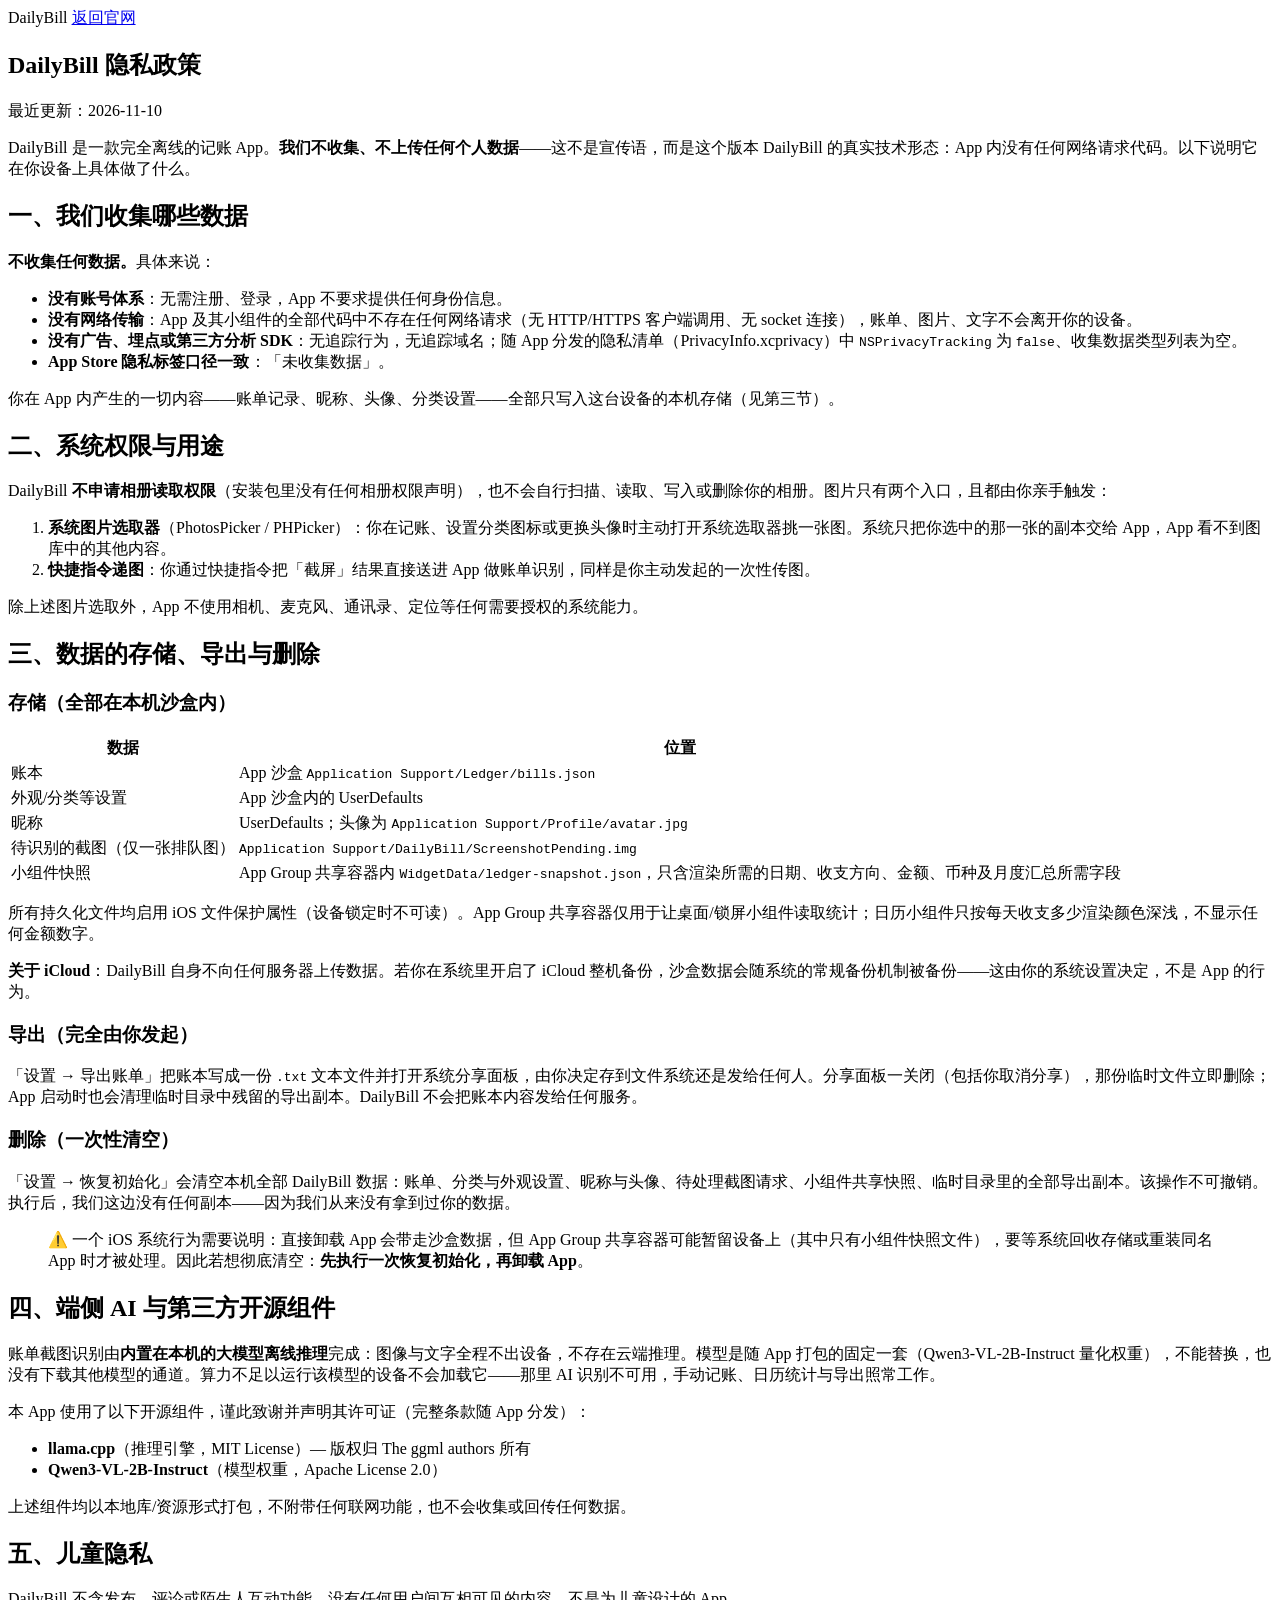
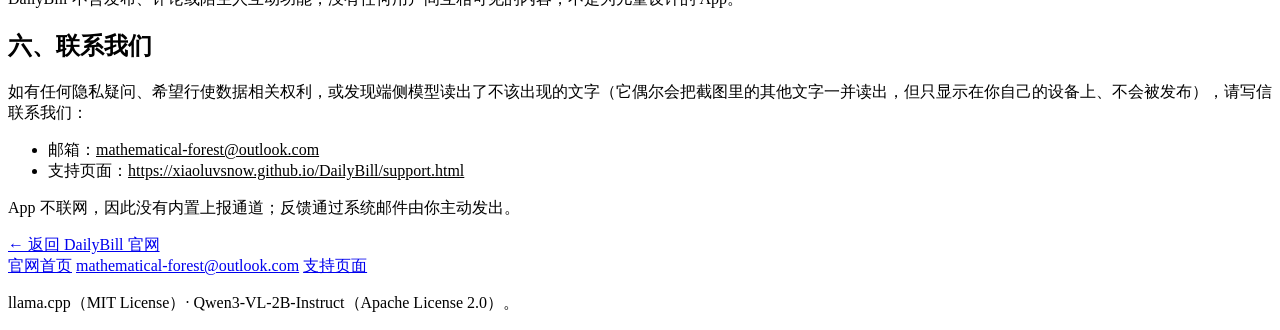
==== privacy.html @ 979e8e06 "Create privacy.html with privacy policy details Added a privacy policy page detailing data collectio" ====
<!DOCTYPE html>
<html lang="zh-Hans">
<head>
<meta charset="UTF-8">
<meta name="viewport" content="width=device-width, initial-scale=1, viewport-fit=cover">
<title>隐私政策 — DailyBill</title>
<meta name="description" content="DailyBill 完全离线：不收集任何数据、无网络请求、端侧模型不出设备。这是这个版本 DailyBill 的真实技术形态。">
<link rel="icon" type="image/png" sizes="48x48" href="assets/favicon.png">
<link rel="apple-touch-icon" href="assets/apple-touch-icon.png">
<link rel="stylesheet" href="assets/style.css">
</head>
<body>

<nav class="nav">
  <span class="brand"><a href="index.html" style="color:inherit;text-decoration:none;">DailyBill</a></span>
  <a class="privacy-link" href="index.html">返回官网</a>
</nav>

<article class="legal">
  <h1>DailyBill 隐私政策</h1>
  <p class="updated">最近更新：2026-11-10</p>

  <p>DailyBill 是一款完全离线的记账 App。<strong>我们不收集、不上传任何个人数据</strong>——这不是宣传语，而是这个版本 DailyBill 的真实技术形态：App 内没有任何网络请求代码。以下说明它在你设备上具体做了什么。</p>

  <h2>一、我们收集哪些数据</h2>
  <p><strong>不收集任何数据。</strong>具体来说：</p>
  <ul>
    <li><strong>没有账号体系</strong>：无需注册、登录，App 不要求提供任何身份信息。</li>
    <li><strong>没有网络传输</strong>：App 及其小组件的全部代码中不存在任何网络请求（无 HTTP/HTTPS 客户端调用、无 socket 连接），账单、图片、文字不会离开你的设备。</li>
    <li><strong>没有广告、埋点或第三方分析 SDK</strong>：无追踪行为，无追踪域名；随 App 分发的隐私清单（PrivacyInfo.xcprivacy）中 <code>NSPrivacyTracking</code> 为 <code>false</code>、收集数据类型列表为空。</li>
    <li><strong>App Store 隐私标签口径一致</strong>：「未收集数据」。</li>
  </ul>
  <p>你在 App 内产生的一切内容——账单记录、昵称、头像、分类设置——全部只写入这台设备的本机存储（见第三节）。</p>

  <h2>二、系统权限与用途</h2>
  <p>DailyBill <strong>不申请相册读取权限</strong>（安装包里没有任何相册权限声明），也不会自行扫描、读取、写入或删除你的相册。图片只有两个入口，且都由你亲手触发：</p>
  <ol>
    <li><strong>系统图片选取器</strong>（PhotosPicker / PHPicker）：你在记账、设置分类图标或更换头像时主动打开系统选取器挑一张图。系统只把你选中的那一张的副本交给 App，App 看不到图库中的其他内容。</li>
    <li><strong>快捷指令递图</strong>：你通过快捷指令把「截屏」结果直接送进 App 做账单识别，同样是你主动发起的一次性传图。</li>
  </ol>
  <p>除上述图片选取外，App 不使用相机、麦克风、通讯录、定位等任何需要授权的系统能力。</p>

  <h2>三、数据的存储、导出与删除</h2>

  <h3>存储（全部在本机沙盒内）</h3>
  <table>
    <thead><tr><th>数据</th><th>位置</th></tr></thead>
    <tbody>
      <tr><td>账本</td><td>App 沙盒 <code>Application Support/Ledger/bills.json</code></td></tr>
      <tr><td>外观/分类等设置</td><td>App 沙盒内的 UserDefaults</td></tr>
      <tr><td>昵称</td><td>UserDefaults；头像为 <code>Application Support/Profile/avatar.jpg</code></td></tr>
      <tr><td>待识别的截图（仅一张排队图）</td><td><code>Application Support/DailyBill/ScreenshotPending.img</code></td></tr>
      <tr><td>小组件快照</td><td>App Group 共享容器内 <code>WidgetData/ledger-snapshot.json</code>，只含渲染所需的日期、收支方向、金额、币种及月度汇总所需字段</td></tr>
    </tbody>
  </table>
  <p>所有持久化文件均启用 iOS 文件保护属性（设备锁定时不可读）。App Group 共享容器仅用于让桌面/锁屏小组件读取统计；日历小组件只按每天收支多少渲染颜色深浅，不显示任何金额数字。</p>
  <p><strong>关于 iCloud</strong>：DailyBill 自身不向任何服务器上传数据。若你在系统里开启了 iCloud 整机备份，沙盒数据会随系统的常规备份机制被备份——这由你的系统设置决定，不是 App 的行为。</p>

  <h3>导出（完全由你发起）</h3>
  <p>「设置 → 导出账单」把账本写成一份 <code>.txt</code> 文本文件并打开系统分享面板，由你决定存到文件系统还是发给任何人。分享面板一关闭（包括你取消分享），那份临时文件立即删除；App 启动时也会清理临时目录中残留的导出副本。DailyBill 不会把账本内容发给任何服务。</p>

  <h3>删除（一次性清空）</h3>
  <p>「设置 → 恢复初始化」会清空本机全部 DailyBill 数据：账单、分类与外观设置、昵称与头像、待处理截图请求、小组件共享快照、临时目录里的全部导出副本。该操作不可撤销。执行后，我们这边没有任何副本——因为我们从来没有拿到过你的数据。</p>

  <blockquote>⚠️ 一个 iOS 系统行为需要说明：直接卸载 App 会带走沙盒数据，但 App Group 共享容器可能暂留设备上（其中只有小组件快照文件），要等系统回收存储或重装同名 App 时才被处理。因此若想彻底清空：<strong>先执行一次恢复初始化，再卸载 App</strong>。</blockquote>

  <h2>四、端侧 AI 与第三方开源组件</h2>
  <p>账单截图识别由<strong>内置在本机的大模型离线推理</strong>完成：图像与文字全程不出设备，不存在云端推理。模型是随 App 打包的固定一套（Qwen3-VL-2B-Instruct 量化权重），不能替换，也没有下载其他模型的通道。算力不足以运行该模型的设备不会加载它——那里 AI 识别不可用，手动记账、日历统计与导出照常工作。</p>
  <p>本 App 使用了以下开源组件，谨此致谢并声明其许可证（完整条款随 App 分发）：</p>
  <ul>
    <li><strong>llama.cpp</strong>（推理引擎，MIT License）— 版权归 The ggml authors 所有</li>
    <li><strong>Qwen3-VL-2B-Instruct</strong>（模型权重，Apache License 2.0）</li>
  </ul>
  <p>上述组件均以本地库/资源形式打包，不附带任何联网功能，也不会收集或回传任何数据。</p>

  <h2>五、儿童隐私</h2>
  <p>DailyBill 不含发布、评论或陌生人互动功能，没有任何用户间互相可见的内容，不是为儿童设计的 App。</p>

  <h2>六、联系我们</h2>
  <p>如有任何隐私疑问、希望行使数据相关权利，或发现端侧模型读出了不该出现的文字（它偶尔会把截图里的其他文字一并读出，但只显示在你自己的设备上、不会被发布），请写信联系我们：</p>
  <ul>
    <li>邮箱：<a href="mailto:mathematical-forest@outlook.com" style="color:var(--accent-deep);">mathematical-forest@outlook.com</a></li>
    <li>支持页面：<a href="https://xiaoluvsnow.github.io/DailyBill/support.html" style="color:var(--accent-deep);">https://xiaoluvsnow.github.io/DailyBill/support.html</a></li>
  </ul>
  <p>App 不联网，因此没有内置上报通道；反馈通过系统邮件由你主动发出。</p>

  <a class="back" href="index.html">← 返回 DailyBill 官网</a>
</article>

<footer class="site-foot">
  <div class="wrap">
    <div class="foot-links">
      <a href="index.html">官网首页</a>
      <a href="mailto:mathematical-forest@outlook.com">mathematical-forest@outlook.com</a>
      <a href="https://xiaoluvsnow.github.io/DailyBill/support.html">支持页面</a>
    </div>
    <p class="license">llama.cpp（MIT License）· Qwen3-VL-2B-Instruct（Apache License 2.0）。</p>
  </div>
</footer>

</body>
</html>
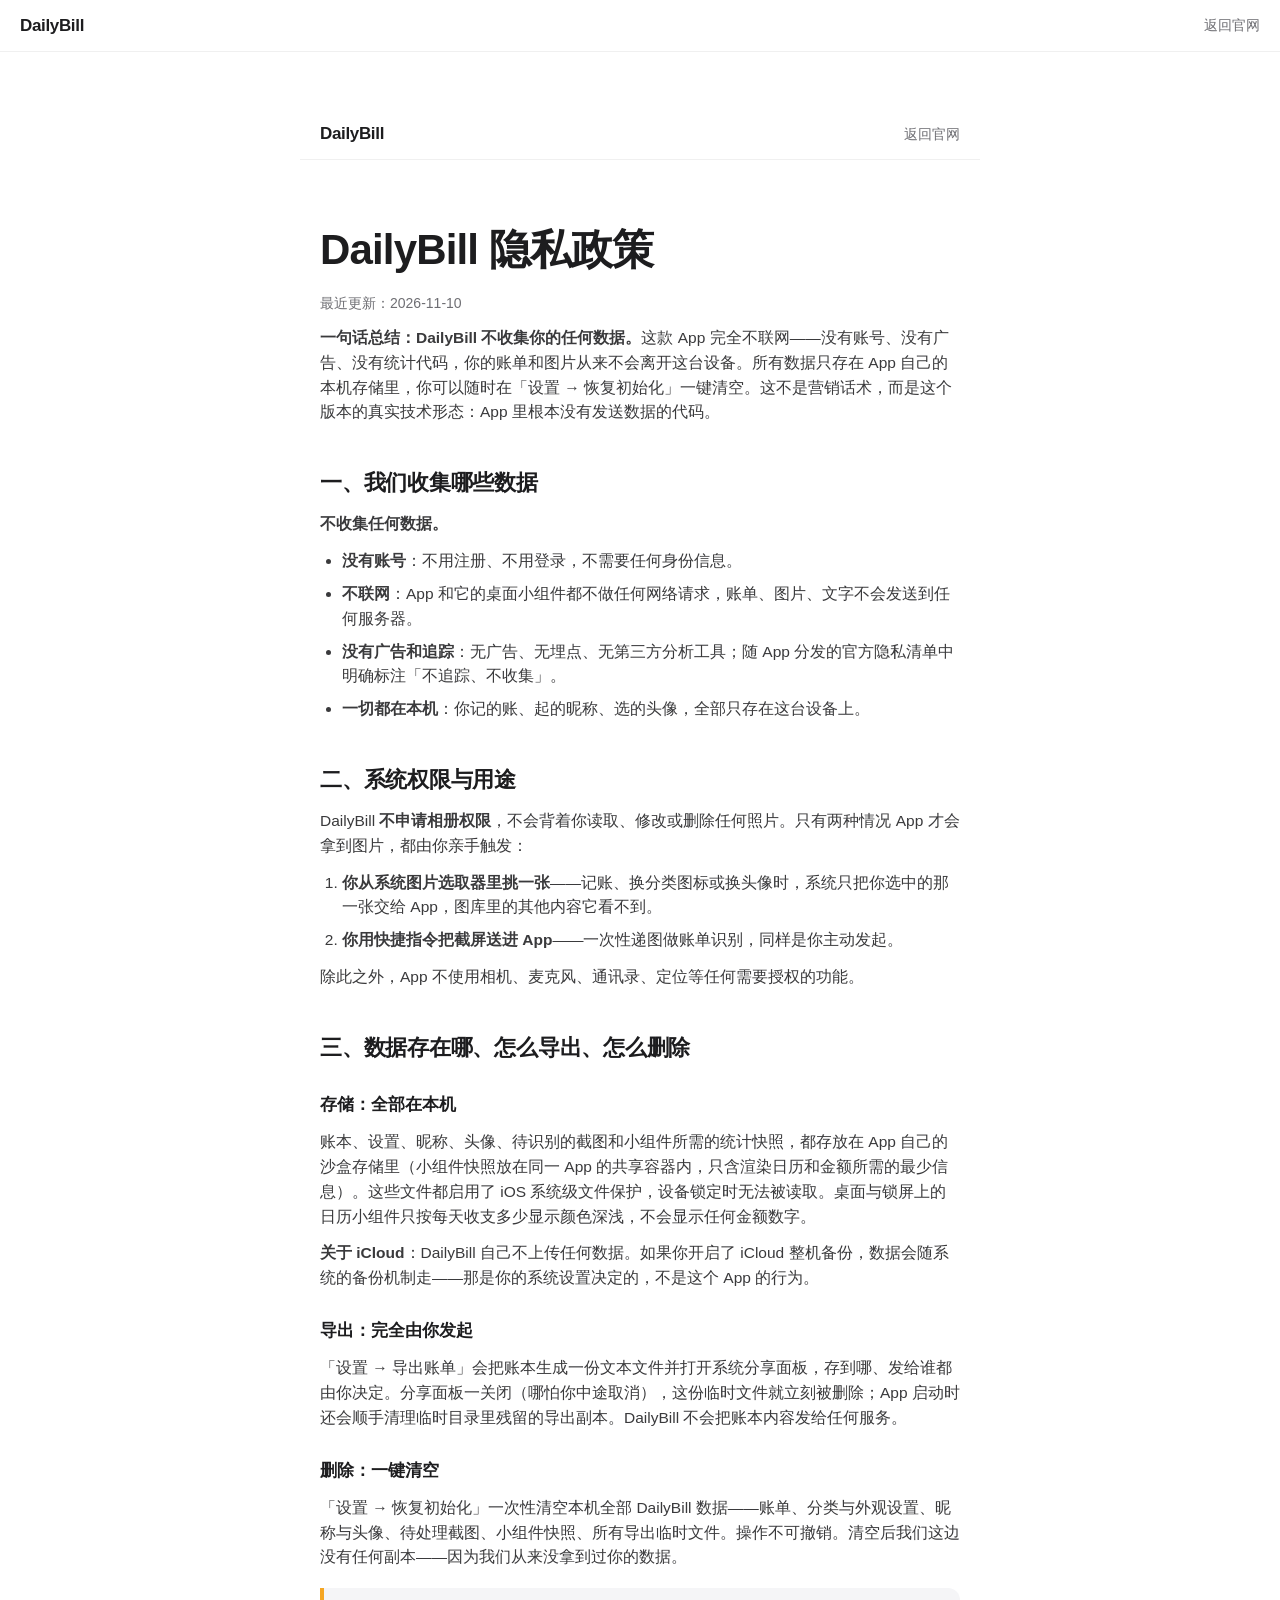
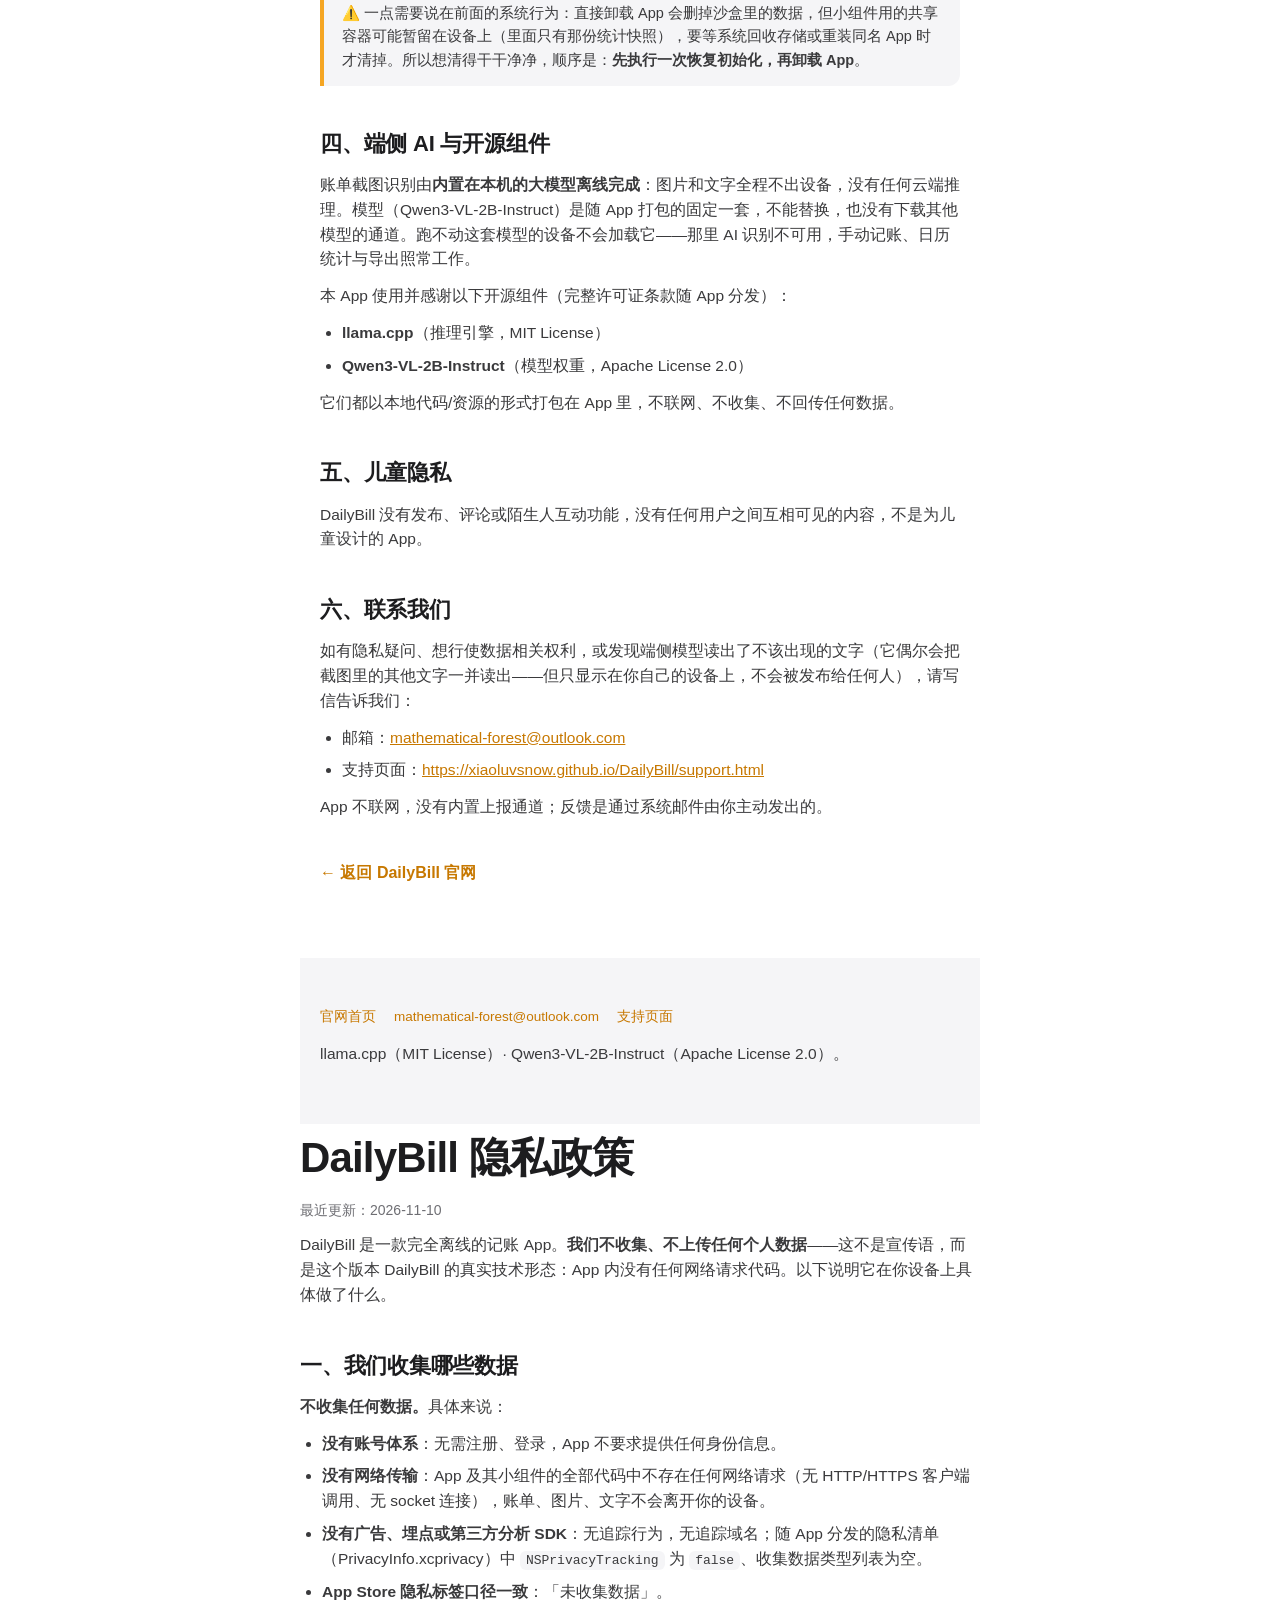
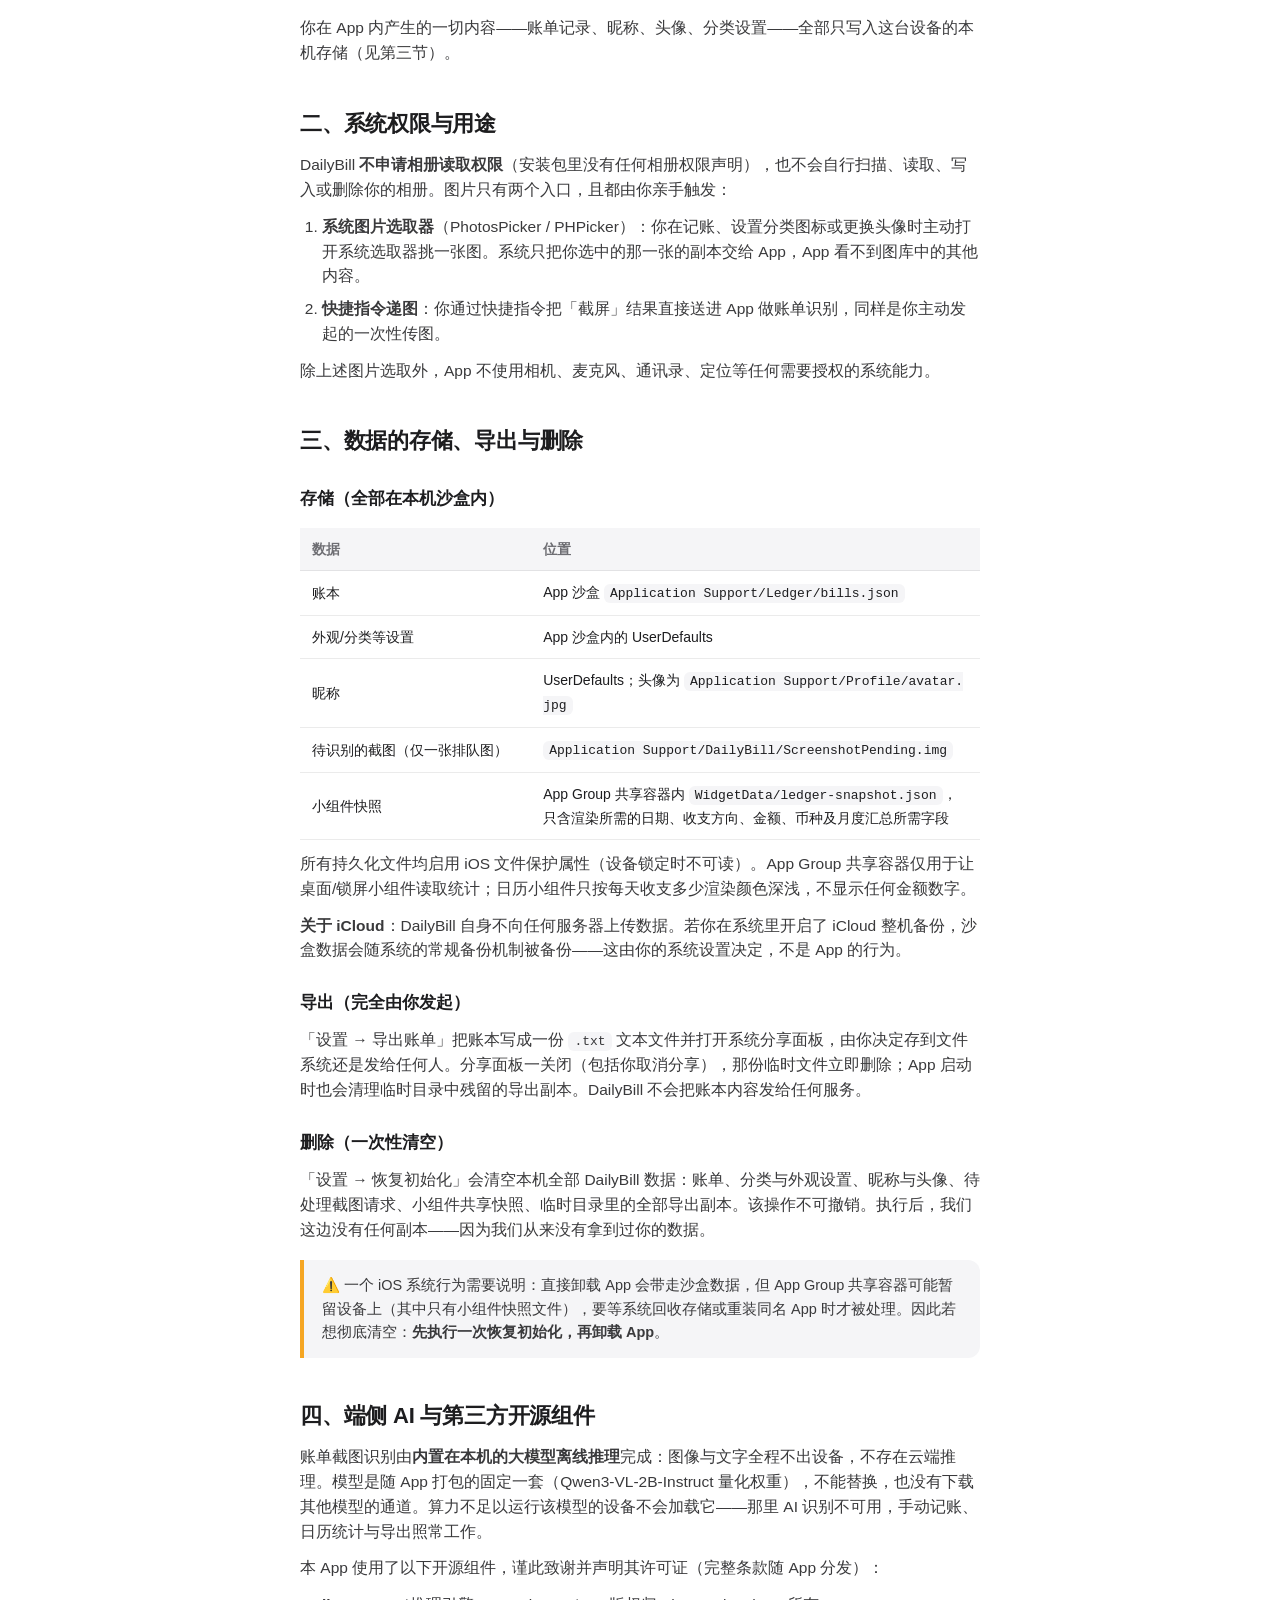
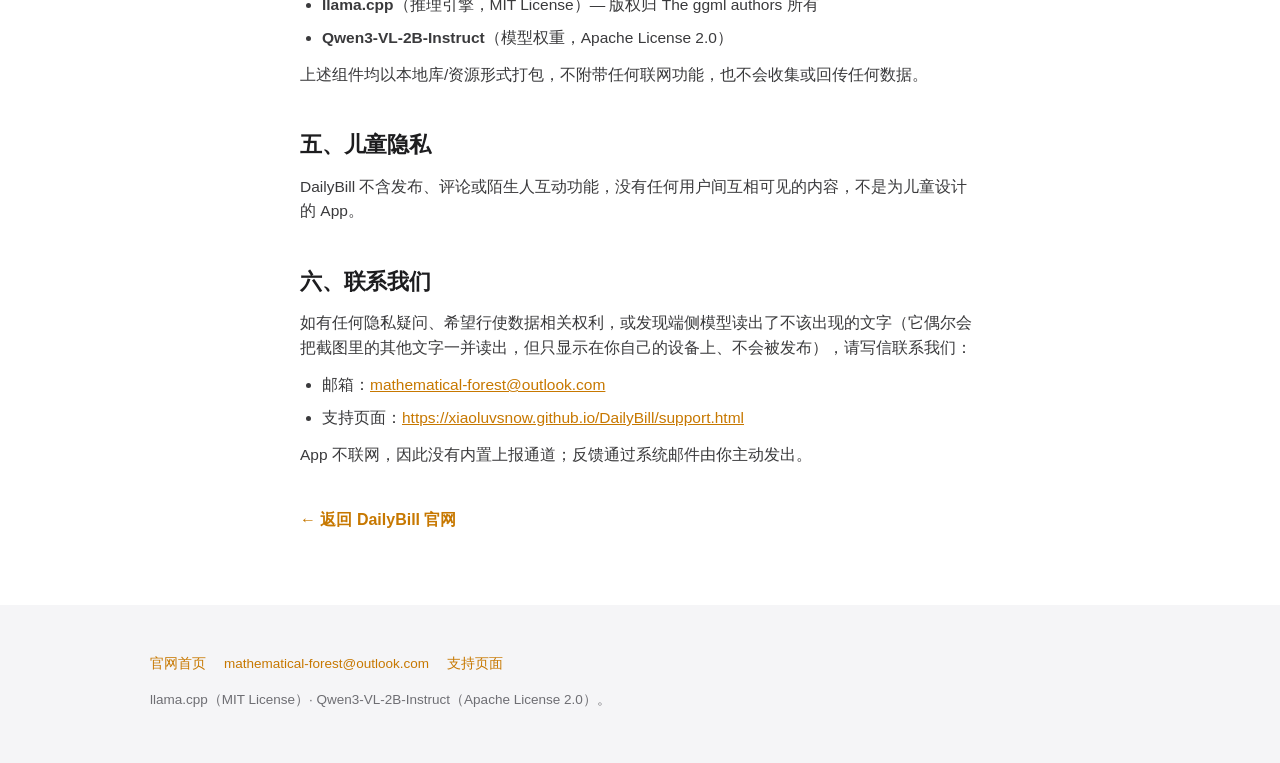
==== commit 99c11edc: "Update privacy.html" ====
--- a/privacy.html
+++ b/privacy.html
@@ -16,7 +16,98 @@
   <a class="privacy-link" href="index.html">返回官网</a>
 </nav>
 
+<article class="legal"><!DOCTYPE html>
+<html lang="zh-Hans">
+<head>
+<meta charset="UTF-8">
+<meta name="viewport" content="width=device-width, initial-scale=1, viewport-fit=cover">
+<title>隐私政策 — DailyBill</title>
+<meta name="description" content="DailyBill 完全离线：不收集任何数据、无网络请求、端侧模型不出设备。这是这个版本 DailyBill 的真实技术形态。">
+<link rel="icon" type="image/png" sizes="48x48" href="assets/favicon.png">
+<link rel="apple-touch-icon" href="assets/apple-touch-icon.png">
+<link rel="stylesheet" href="assets/style.css">
+</head>
+<body>
+
+<nav class="nav">
+  <span class="brand"><a href="index.html" style="color:inherit;text-decoration:none;">DailyBill</a></span>
+  <a class="privacy-link" href="index.html">返回官网</a>
+</nav>
+
 <article class="legal">
+  <h1>DailyBill 隐私政策</h1>
+  <p class="updated">最近更新：2026-11-10</p>
+
+  <p class="lead"><strong>一句话总结：DailyBill 不收集你的任何数据。</strong>这款 App 完全不联网——没有账号、没有广告、没有统计代码，你的账单和图片从来不会离开这台设备。所有数据只存在 App 自己的本机存储里，你可以随时在「设置 → 恢复初始化」一键清空。这不是营销话术，而是这个版本的真实技术形态：App 里根本没有发送数据的代码。</p>
+
+  <h2>一、我们收集哪些数据</h2>
+  <p><strong>不收集任何数据。</strong></p>
+  <ul>
+    <li><strong>没有账号</strong>：不用注册、不用登录，不需要任何身份信息。</li>
+    <li><strong>不联网</strong>：App 和它的桌面小组件都不做任何网络请求，账单、图片、文字不会发送到任何服务器。</li>
+    <li><strong>没有广告和追踪</strong>：无广告、无埋点、无第三方分析工具；随 App 分发的官方隐私清单中明确标注「不追踪、不收集」。</li>
+    <li><strong>一切都在本机</strong>：你记的账、起的昵称、选的头像，全部只存在这台设备上。</li>
+  </ul>
+
+  <h2>二、系统权限与用途</h2>
+  <p>DailyBill <strong>不申请相册权限</strong>，不会背着你读取、修改或删除任何照片。只有两种情况 App 才会拿到图片，都由你亲手触发：</p>
+  <ol>
+    <li><strong>你从系统图片选取器里挑一张</strong>——记账、换分类图标或换头像时，系统只把你选中的那一张交给 App，图库里的其他内容它看不到。</li>
+    <li><strong>你用快捷指令把截屏送进 App</strong>——一次性递图做账单识别，同样是你主动发起。</li>
+  </ol>
+  <p>除此之外，App 不使用相机、麦克风、通讯录、定位等任何需要授权的功能。</p>
+
+  <h2>三、数据存在哪、怎么导出、怎么删除</h2>
+
+  <h3>存储：全部在本机</h3>
+  <p>账本、设置、昵称、头像、待识别的截图和小组件所需的统计快照，都存放在 App 自己的沙盒存储里（小组件快照放在同一 App 的共享容器内，只含渲染日历和金额所需的最少信息）。这些文件都启用了 iOS 系统级文件保护，设备锁定时无法被读取。桌面与锁屏上的日历小组件只按每天收支多少显示颜色深浅，不会显示任何金额数字。</p>
+  <p><strong>关于 iCloud</strong>：DailyBill 自己不上传任何数据。如果你开启了 iCloud 整机备份，数据会随系统的备份机制走——那是你的系统设置决定的，不是这个 App 的行为。</p>
+
+  <h3>导出：完全由你发起</h3>
+  <p>「设置 → 导出账单」会把账本生成一份文本文件并打开系统分享面板，存到哪、发给谁都由你决定。分享面板一关闭（哪怕你中途取消），这份临时文件就立刻被删除；App 启动时还会顺手清理临时目录里残留的导出副本。DailyBill 不会把账本内容发给任何服务。</p>
+
+  <h3>删除：一键清空</h3>
+  <p>「设置 → 恢复初始化」一次性清空本机全部 DailyBill 数据——账单、分类与外观设置、昵称与头像、待处理截图、小组件快照、所有导出临时文件。操作不可撤销。清空后我们这边没有任何副本——因为我们从来没拿到过你的数据。</p>
+
+  <blockquote>⚠️ 一点需要说在前面的系统行为：直接卸载 App 会删掉沙盒里的数据，但小组件用的共享容器可能暂留在设备上（里面只有那份统计快照），要等系统回收存储或重装同名 App 时才清掉。所以想清得干干净净，顺序是：<strong>先执行一次恢复初始化，再卸载 App</strong>。</blockquote>
+
+  <h2>四、端侧 AI 与开源组件</h2>
+  <p>账单截图识别由<strong>内置在本机的大模型离线完成</strong>：图片和文字全程不出设备，没有任何云端推理。模型（Qwen3-VL-2B-Instruct）是随 App 打包的固定一套，不能替换，也没有下载其他模型的通道。跑不动这套模型的设备不会加载它——那里 AI 识别不可用，手动记账、日历统计与导出照常工作。</p>
+  <p>本 App 使用并感谢以下开源组件（完整许可证条款随 App 分发）：</p>
+  <ul>
+    <li><strong>llama.cpp</strong>（推理引擎，MIT License）</li>
+    <li><strong>Qwen3-VL-2B-Instruct</strong>（模型权重，Apache License 2.0）</li>
+  </ul>
+  <p>它们都以本地代码/资源的形式打包在 App 里，不联网、不收集、不回传任何数据。</p>
+
+  <h2>五、儿童隐私</h2>
+  <p>DailyBill 没有发布、评论或陌生人互动功能，没有任何用户之间互相可见的内容，不是为儿童设计的 App。</p>
+
+  <h2>六、联系我们</h2>
+  <p>如有隐私疑问、想行使数据相关权利，或发现端侧模型读出了不该出现的文字（它偶尔会把截图里的其他文字一并读出——但只显示在你自己的设备上，不会被发布给任何人），请写信告诉我们：</p>
+  <ul>
+    <li>邮箱：<a href="mailto:mathematical-forest@outlook.com" style="color:var(--accent-deep);">mathematical-forest@outlook.com</a></li>
+    <li>支持页面：<a href="https://xiaoluvsnow.github.io/DailyBill/support.html" style="color:var(--accent-deep);">https://xiaoluvsnow.github.io/DailyBill/support.html</a></li>
+  </ul>
+  <p>App 不联网，没有内置上报通道；反馈是通过系统邮件由你主动发出的。</p>
+
+  <a class="back" href="index.html">← 返回 DailyBill 官网</a>
+</article>
+
+<footer class="site-foot">
+  <div class="wrap">
+    <div class="foot-links">
+      <a href="index.html">官网首页</a>
+      <a href="mailto:mathematical-forest@outlook.com">mathematical-forest@outlook.com</a>
+      <a href="https://xiaoluvsnow.github.io/DailyBill/support.html">支持页面</a>
+    </div>
+    <p class="license">llama.cpp（MIT License）· Qwen3-VL-2B-Instruct（Apache License 2.0）。</p>
+  </div>
+</footer>
+
+</body>
+</html>
+
   <h1>DailyBill 隐私政策</h1>
   <p class="updated">最近更新：2026-11-10</p>
 
--- a/assets/style.css
+++ b/assets/style.css
@@ -0,0 +1,188 @@
+/* DailyBill 宣传站样式 —— 无外部字体/CDN，系统字体栈，移动端优先 */
+:root {
+  --bg: #ffffff;
+  --bg-alt: #f5f5f7;
+  --ink: #1d1d1f;
+  --ink-soft: #6e6e73;
+  --accent: #f5a623;
+  --accent-deep: #c77800;
+  --dark-bg: #0b0b0f;
+  --dark-ink: #f5f5f7;
+  --dark-ink-soft: #a1a1a6;
+  --radius: 24px;
+  --maxw: 980px;
+}
+
+* { margin: 0; padding: 0; box-sizing: border-box; }
+
+html { scroll-behavior: smooth; -webkit-text-size-adjust: 100%; }
+
+body {
+  font-family: -apple-system, BlinkMacSystemFont, "PingFang SC", "Helvetica Neue",
+    "Hiragino Sans GB", "Microsoft YaHei", sans-serif;
+  background: var(--bg);
+  color: var(--ink);
+  line-height: 1.6;
+  -webkit-font-smoothing: antialiased;
+}
+
+/* ── 顶部导航 ─────────────────────────────── */
+.nav {
+  position: sticky; top: 0; z-index: 50;
+  display: flex; align-items: center; justify-content: space-between;
+  padding: 12px 20px;
+  background: rgba(255, 255, 255, 0.72);
+  -webkit-backdrop-filter: saturate(180%) blur(20px);
+  backdrop-filter: saturate(180%) blur(20px);
+  border-bottom: 1px solid rgba(0, 0, 0, 0.06);
+}
+.nav .brand { font-weight: 700; font-size: 17px; letter-spacing: -0.02em; }
+.nav a.privacy-link { color: var(--ink-soft); text-decoration: none; font-size: 14px; }
+.nav a.privacy-link:hover { color: var(--ink); }
+
+/* ── Hero ─────────────────────────────────── */
+.hero {
+  text-align: center;
+  padding: 88px 20px 72px;
+  background: linear-gradient(180deg, #fffdf9 0%, var(--bg) 100%);
+}
+.hero .app-badge {
+  width: 96px; height: 96px; margin: 0 auto 24px;
+  border-radius: 22px; overflow: hidden;
+  box-shadow: 0 18px 40px rgba(245, 166, 35, 0.35);
+}
+.hero .app-badge img { width: 100%; height: 100%; display: block; }
+.hero h1 {
+  font-size: clamp(40px, 9vw, 72px);
+  font-weight: 700; letter-spacing: -0.03em; line-height: 1.1;
+}
+.hero .tagline {
+  margin-top: 16px;
+  font-size: clamp(19px, 4vw, 27px);
+  font-weight: 600; color: var(--ink-soft); letter-spacing: -0.01em;
+}
+.hero .sub { margin-top: 12px; color: var(--ink-soft); font-size: 15px; }
+.cta {
+  display: inline-block; margin-top: 32px;
+  padding: 14px 30px; border-radius: 999px;
+  background: var(--accent); color: #fff;
+  font-size: 17px; font-weight: 600; text-decoration: none;
+  transition: transform 0.2s ease, box-shadow 0.2s ease;
+}
+.cta:hover { transform: translateY(-2px); box-shadow: 0 12px 28px rgba(245, 166, 35, 0.4); }
+.cta-note { display: block; margin-top: 12px; font-size: 13px; color: var(--ink-soft); }
+
+/* ── 功能区块 ─────────────────────────────── */
+section.feature { padding: 84px 20px; }
+section.feature.alt { background: var(--bg-alt); }
+.wrap { max-width: var(--maxw); margin: 0 auto; }
+
+.kicker { font-size: 15px; font-weight: 600; color: var(--accent-deep); letter-spacing: 0.02em; }
+.feature h2 {
+  margin-top: 8px;
+  font-size: clamp(28px, 6vw, 44px);
+  font-weight: 700; letter-spacing: -0.02em; line-height: 1.15;
+}
+.feature p.lede { margin-top: 14px; font-size: 17px; color: var(--ink-soft); max-width: 620px; }
+
+.media-row {
+  display: flex; gap: 36px; align-items: center; margin-top: 40px;
+}
+section.flip .media-row { flex-direction: row-reverse; }
+.media-row .video-box { flex: 0 1 340px; min-width: 260px; }
+.media-row .steps { flex: 1; }
+
+.video-box video {
+  width: 100%; height: auto; display: block;
+  border-radius: var(--radius);
+  background: #000;
+  box-shadow: 0 24px 60px rgba(0, 0, 0, 0.18);
+}
+.video-box .cap { margin-top: 10px; font-size: 13px; color: var(--ink-soft); text-align: center; }
+
+.steps h3 { font-size: 19px; font-weight: 600; margin-bottom: 12px; }
+.steps ol { padding-left: 20px; color: var(--ink-soft); font-size: 15.5px; }
+.steps ol li { margin-bottom: 8px; }
+.steps .fact-chips { display: flex; flex-wrap: wrap; gap: 8px; margin-top: 16px; }
+.fact-chips span {
+  padding: 6px 14px; border-radius: 999px;
+  background: rgba(245, 166, 35, 0.14); color: var(--accent-deep);
+  font-size: 13px; font-weight: 600;
+}
+
+/* ── 深色隐私区块 ─────────────────────────── */
+section.privacy-band {
+  background: var(--dark-bg); color: var(--dark-ink);
+  padding: 96px 20px;
+}
+section.privacy-band .kicker { color: var(--accent); }
+section.privacy-band h2 {
+  margin-top: 8px; font-size: clamp(30px, 6.5vw, 50px);
+  font-weight: 700; letter-spacing: -0.02em;
+}
+section.privacy-band p.lede { color: var(--dark-ink-soft); margin-top: 14px; max-width: 640px; }
+.pillars { display: grid; grid-template-columns: repeat(3, 1fr); gap: 20px; margin-top: 44px; }
+.pillar {
+  background: rgba(255, 255, 255, 0.06);
+  border: 1px solid rgba(255, 255, 255, 0.1);
+  border-radius: var(--radius); padding: 26px 22px;
+}
+.pillar .icon { font-size: 30px; }
+.pillar h3 { margin-top: 12px; font-size: 18px; font-weight: 600; }
+.pillar p { margin-top: 8px; font-size: 14.5px; color: var(--dark-ink-soft); }
+.privacy-band .more { display: inline-block; margin-top: 32px; color: var(--accent); text-decoration: none; font-weight: 600; font-size: 16px; }
+.privacy-band .more:hover { text-decoration: underline; }
+
+/* ── 页脚 ─────────────────────────────────── */
+footer.site-foot { background: var(--bg-alt); padding: 48px 20px 56px; font-size: 13.5px; color: var(--ink-soft); }
+footer .wrap { max-width: var(--maxw); }
+footer .foot-links { display: flex; flex-wrap: wrap; gap: 18px; margin-bottom: 14px; }
+footer a { color: var(--accent-deep); text-decoration: none; }
+footer a:hover { text-decoration: underline; }
+footer .license { margin-top: 6px; line-height: 1.7; }
+
+/* ── 滚动动效 ─────────────────────────────── */
+.reveal { opacity: 0; transform: translateY(28px); transition: opacity 0.7s ease, transform 0.7s ease; }
+.reveal.in { opacity: 1; transform: none; }
+@media (prefers-reduced-motion: reduce) {
+  html { scroll-behavior: auto; }
+  .reveal { opacity: 1; transform: none; transition: none; }
+}
+
+/* ── 响应式（移动端优先微调） ─────────────── */
+@media (max-width: 860px) {
+  section.feature { padding: 64px 20px; }
+  .media-row, section.flip .media-row { flex-direction: column; }
+  .media-row .steps { order: -1; }   /* 窄视口：上文案下视频 */
+  .media-row .video-box { width: min(340px, 100%); }
+  .pillars { grid-template-columns: 1fr; }
+}
+
+/* ── 隐私政策文章页 ───────────────────────── */
+article.legal { max-width: 720px; margin: 0 auto; padding: 56px 20px 72px; }
+article.legal h1 { font-size: clamp(30px, 6vw, 42px); letter-spacing: -0.02em; }
+article.legal .updated { margin-top: 8px; color: var(--ink-soft); font-size: 14px; }
+article.legal h2 { margin-top: 40px; font-size: 22px; letter-spacing: -0.01em; }
+article.legal h3 { margin-top: 26px; font-size: 17px; }
+article.legal p, article.legal li { font-size: 15.5px; color: #3a3a3c; }
+article.legal p { margin-top: 12px; }
+article.legal ul, article.legal ol { margin-top: 12px; padding-left: 22px; }
+article.legal li { margin-bottom: 8px; overflow-wrap: anywhere; }
+article.legal table { width: 100%; border-collapse: collapse; margin-top: 16px; font-size: 14px; table-layout: fixed; }
+article.legal th, article.legal td { text-align: left; padding: 10px 12px; border-bottom: 1px solid rgba(0,0,0,0.08); }
+article.legal th:first-child { width: 34%; }
+article.legal code { overflow-wrap: anywhere; word-break: break-all; }
+article.legal td { overflow-wrap: anywhere; }
+@media (max-width: 560px) {
+  article.legal table { font-size: 12.5px; }
+  article.legal th, article.legal td { padding: 8px 8px; }
+}
+article.legal th { color: var(--ink-soft); font-weight: 600; background: var(--bg-alt); }
+article.legal code { font-family: ui-monospace, SFMono-Regular, Menlo, monospace; font-size: 13px; background: var(--bg-alt); padding: 2px 6px; border-radius: 6px; }
+article.legal blockquote {
+  margin-top: 18px; padding: 14px 18px;
+  border-left: 4px solid var(--accent); background: var(--bg-alt);
+  border-radius: 0 12px 12px 0; color: #3a3a3c; font-size: 14.5px;
+}
+article.legal .back { display: inline-block; margin-top: 40px; color: var(--accent-deep); text-decoration: none; font-weight: 600; }
+article.legal .back:hover { text-decoration: underline; }
--- a/assets/style.css
+++ b/assets/style.css
@@ -0,0 +1,188 @@
+/* DailyBill 宣传站样式 —— 无外部字体/CDN，系统字体栈，移动端优先 */
+:root {
+  --bg: #ffffff;
+  --bg-alt: #f5f5f7;
+  --ink: #1d1d1f;
+  --ink-soft: #6e6e73;
+  --accent: #f5a623;
+  --accent-deep: #c77800;
+  --dark-bg: #0b0b0f;
+  --dark-ink: #f5f5f7;
+  --dark-ink-soft: #a1a1a6;
+  --radius: 24px;
+  --maxw: 980px;
+}
+
+* { margin: 0; padding: 0; box-sizing: border-box; }
+
+html { scroll-behavior: smooth; -webkit-text-size-adjust: 100%; }
+
+body {
+  font-family: -apple-system, BlinkMacSystemFont, "PingFang SC", "Helvetica Neue",
+    "Hiragino Sans GB", "Microsoft YaHei", sans-serif;
+  background: var(--bg);
+  color: var(--ink);
+  line-height: 1.6;
+  -webkit-font-smoothing: antialiased;
+}
+
+/* ── 顶部导航 ─────────────────────────────── */
+.nav {
+  position: sticky; top: 0; z-index: 50;
+  display: flex; align-items: center; justify-content: space-between;
+  padding: 12px 20px;
+  background: rgba(255, 255, 255, 0.72);
+  -webkit-backdrop-filter: saturate(180%) blur(20px);
+  backdrop-filter: saturate(180%) blur(20px);
+  border-bottom: 1px solid rgba(0, 0, 0, 0.06);
+}
+.nav .brand { font-weight: 700; font-size: 17px; letter-spacing: -0.02em; }
+.nav a.privacy-link { color: var(--ink-soft); text-decoration: none; font-size: 14px; }
+.nav a.privacy-link:hover { color: var(--ink); }
+
+/* ── Hero ─────────────────────────────────── */
+.hero {
+  text-align: center;
+  padding: 88px 20px 72px;
+  background: linear-gradient(180deg, #fffdf9 0%, var(--bg) 100%);
+}
+.hero .app-badge {
+  width: 96px; height: 96px; margin: 0 auto 24px;
+  border-radius: 22px; overflow: hidden;
+  box-shadow: 0 18px 40px rgba(245, 166, 35, 0.35);
+}
+.hero .app-badge img { width: 100%; height: 100%; display: block; }
+.hero h1 {
+  font-size: clamp(40px, 9vw, 72px);
+  font-weight: 700; letter-spacing: -0.03em; line-height: 1.1;
+}
+.hero .tagline {
+  margin-top: 16px;
+  font-size: clamp(19px, 4vw, 27px);
+  font-weight: 600; color: var(--ink-soft); letter-spacing: -0.01em;
+}
+.hero .sub { margin-top: 12px; color: var(--ink-soft); font-size: 15px; }
+.cta {
+  display: inline-block; margin-top: 32px;
+  padding: 14px 30px; border-radius: 999px;
+  background: var(--accent); color: #fff;
+  font-size: 17px; font-weight: 600; text-decoration: none;
+  transition: transform 0.2s ease, box-shadow 0.2s ease;
+}
+.cta:hover { transform: translateY(-2px); box-shadow: 0 12px 28px rgba(245, 166, 35, 0.4); }
+.cta-note { display: block; margin-top: 12px; font-size: 13px; color: var(--ink-soft); }
+
+/* ── 功能区块 ─────────────────────────────── */
+section.feature { padding: 84px 20px; }
+section.feature.alt { background: var(--bg-alt); }
+.wrap { max-width: var(--maxw); margin: 0 auto; }
+
+.kicker { font-size: 15px; font-weight: 600; color: var(--accent-deep); letter-spacing: 0.02em; }
+.feature h2 {
+  margin-top: 8px;
+  font-size: clamp(28px, 6vw, 44px);
+  font-weight: 700; letter-spacing: -0.02em; line-height: 1.15;
+}
+.feature p.lede { margin-top: 14px; font-size: 17px; color: var(--ink-soft); max-width: 620px; }
+
+.media-row {
+  display: flex; gap: 36px; align-items: center; margin-top: 40px;
+}
+section.flip .media-row { flex-direction: row-reverse; }
+.media-row .video-box { flex: 0 1 340px; min-width: 260px; }
+.media-row .steps { flex: 1; }
+
+.video-box video {
+  width: 100%; height: auto; display: block;
+  border-radius: var(--radius);
+  background: #000;
+  box-shadow: 0 24px 60px rgba(0, 0, 0, 0.18);
+}
+.video-box .cap { margin-top: 10px; font-size: 13px; color: var(--ink-soft); text-align: center; }
+
+.steps h3 { font-size: 19px; font-weight: 600; margin-bottom: 12px; }
+.steps ol { padding-left: 20px; color: var(--ink-soft); font-size: 15.5px; }
+.steps ol li { margin-bottom: 8px; }
+.steps .fact-chips { display: flex; flex-wrap: wrap; gap: 8px; margin-top: 16px; }
+.fact-chips span {
+  padding: 6px 14px; border-radius: 999px;
+  background: rgba(245, 166, 35, 0.14); color: var(--accent-deep);
+  font-size: 13px; font-weight: 600;
+}
+
+/* ── 深色隐私区块 ─────────────────────────── */
+section.privacy-band {
+  background: var(--dark-bg); color: var(--dark-ink);
+  padding: 96px 20px;
+}
+section.privacy-band .kicker { color: var(--accent); }
+section.privacy-band h2 {
+  margin-top: 8px; font-size: clamp(30px, 6.5vw, 50px);
+  font-weight: 700; letter-spacing: -0.02em;
+}
+section.privacy-band p.lede { color: var(--dark-ink-soft); margin-top: 14px; max-width: 640px; }
+.pillars { display: grid; grid-template-columns: repeat(3, 1fr); gap: 20px; margin-top: 44px; }
+.pillar {
+  background: rgba(255, 255, 255, 0.06);
+  border: 1px solid rgba(255, 255, 255, 0.1);
+  border-radius: var(--radius); padding: 26px 22px;
+}
+.pillar .icon { font-size: 30px; }
+.pillar h3 { margin-top: 12px; font-size: 18px; font-weight: 600; }
+.pillar p { margin-top: 8px; font-size: 14.5px; color: var(--dark-ink-soft); }
+.privacy-band .more { display: inline-block; margin-top: 32px; color: var(--accent); text-decoration: none; font-weight: 600; font-size: 16px; }
+.privacy-band .more:hover { text-decoration: underline; }
+
+/* ── 页脚 ─────────────────────────────────── */
+footer.site-foot { background: var(--bg-alt); padding: 48px 20px 56px; font-size: 13.5px; color: var(--ink-soft); }
+footer .wrap { max-width: var(--maxw); }
+footer .foot-links { display: flex; flex-wrap: wrap; gap: 18px; margin-bottom: 14px; }
+footer a { color: var(--accent-deep); text-decoration: none; }
+footer a:hover { text-decoration: underline; }
+footer .license { margin-top: 6px; line-height: 1.7; }
+
+/* ── 滚动动效 ─────────────────────────────── */
+.reveal { opacity: 0; transform: translateY(28px); transition: opacity 0.7s ease, transform 0.7s ease; }
+.reveal.in { opacity: 1; transform: none; }
+@media (prefers-reduced-motion: reduce) {
+  html { scroll-behavior: auto; }
+  .reveal { opacity: 1; transform: none; transition: none; }
+}
+
+/* ── 响应式（移动端优先微调） ─────────────── */
+@media (max-width: 860px) {
+  section.feature { padding: 64px 20px; }
+  .media-row, section.flip .media-row { flex-direction: column; }
+  .media-row .steps { order: -1; }   /* 窄视口：上文案下视频 */
+  .media-row .video-box { width: min(340px, 100%); }
+  .pillars { grid-template-columns: 1fr; }
+}
+
+/* ── 隐私政策文章页 ───────────────────────── */
+article.legal { max-width: 720px; margin: 0 auto; padding: 56px 20px 72px; }
+article.legal h1 { font-size: clamp(30px, 6vw, 42px); letter-spacing: -0.02em; }
+article.legal .updated { margin-top: 8px; color: var(--ink-soft); font-size: 14px; }
+article.legal h2 { margin-top: 40px; font-size: 22px; letter-spacing: -0.01em; }
+article.legal h3 { margin-top: 26px; font-size: 17px; }
+article.legal p, article.legal li { font-size: 15.5px; color: #3a3a3c; }
+article.legal p { margin-top: 12px; }
+article.legal ul, article.legal ol { margin-top: 12px; padding-left: 22px; }
+article.legal li { margin-bottom: 8px; overflow-wrap: anywhere; }
+article.legal table { width: 100%; border-collapse: collapse; margin-top: 16px; font-size: 14px; table-layout: fixed; }
+article.legal th, article.legal td { text-align: left; padding: 10px 12px; border-bottom: 1px solid rgba(0,0,0,0.08); }
+article.legal th:first-child { width: 34%; }
+article.legal code { overflow-wrap: anywhere; word-break: break-all; }
+article.legal td { overflow-wrap: anywhere; }
+@media (max-width: 560px) {
+  article.legal table { font-size: 12.5px; }
+  article.legal th, article.legal td { padding: 8px 8px; }
+}
+article.legal th { color: var(--ink-soft); font-weight: 600; background: var(--bg-alt); }
+article.legal code { font-family: ui-monospace, SFMono-Regular, Menlo, monospace; font-size: 13px; background: var(--bg-alt); padding: 2px 6px; border-radius: 6px; }
+article.legal blockquote {
+  margin-top: 18px; padding: 14px 18px;
+  border-left: 4px solid var(--accent); background: var(--bg-alt);
+  border-radius: 0 12px 12px 0; color: #3a3a3c; font-size: 14.5px;
+}
+article.legal .back { display: inline-block; margin-top: 40px; color: var(--accent-deep); text-decoration: none; font-weight: 600; }
+article.legal .back:hover { text-decoration: underline; }
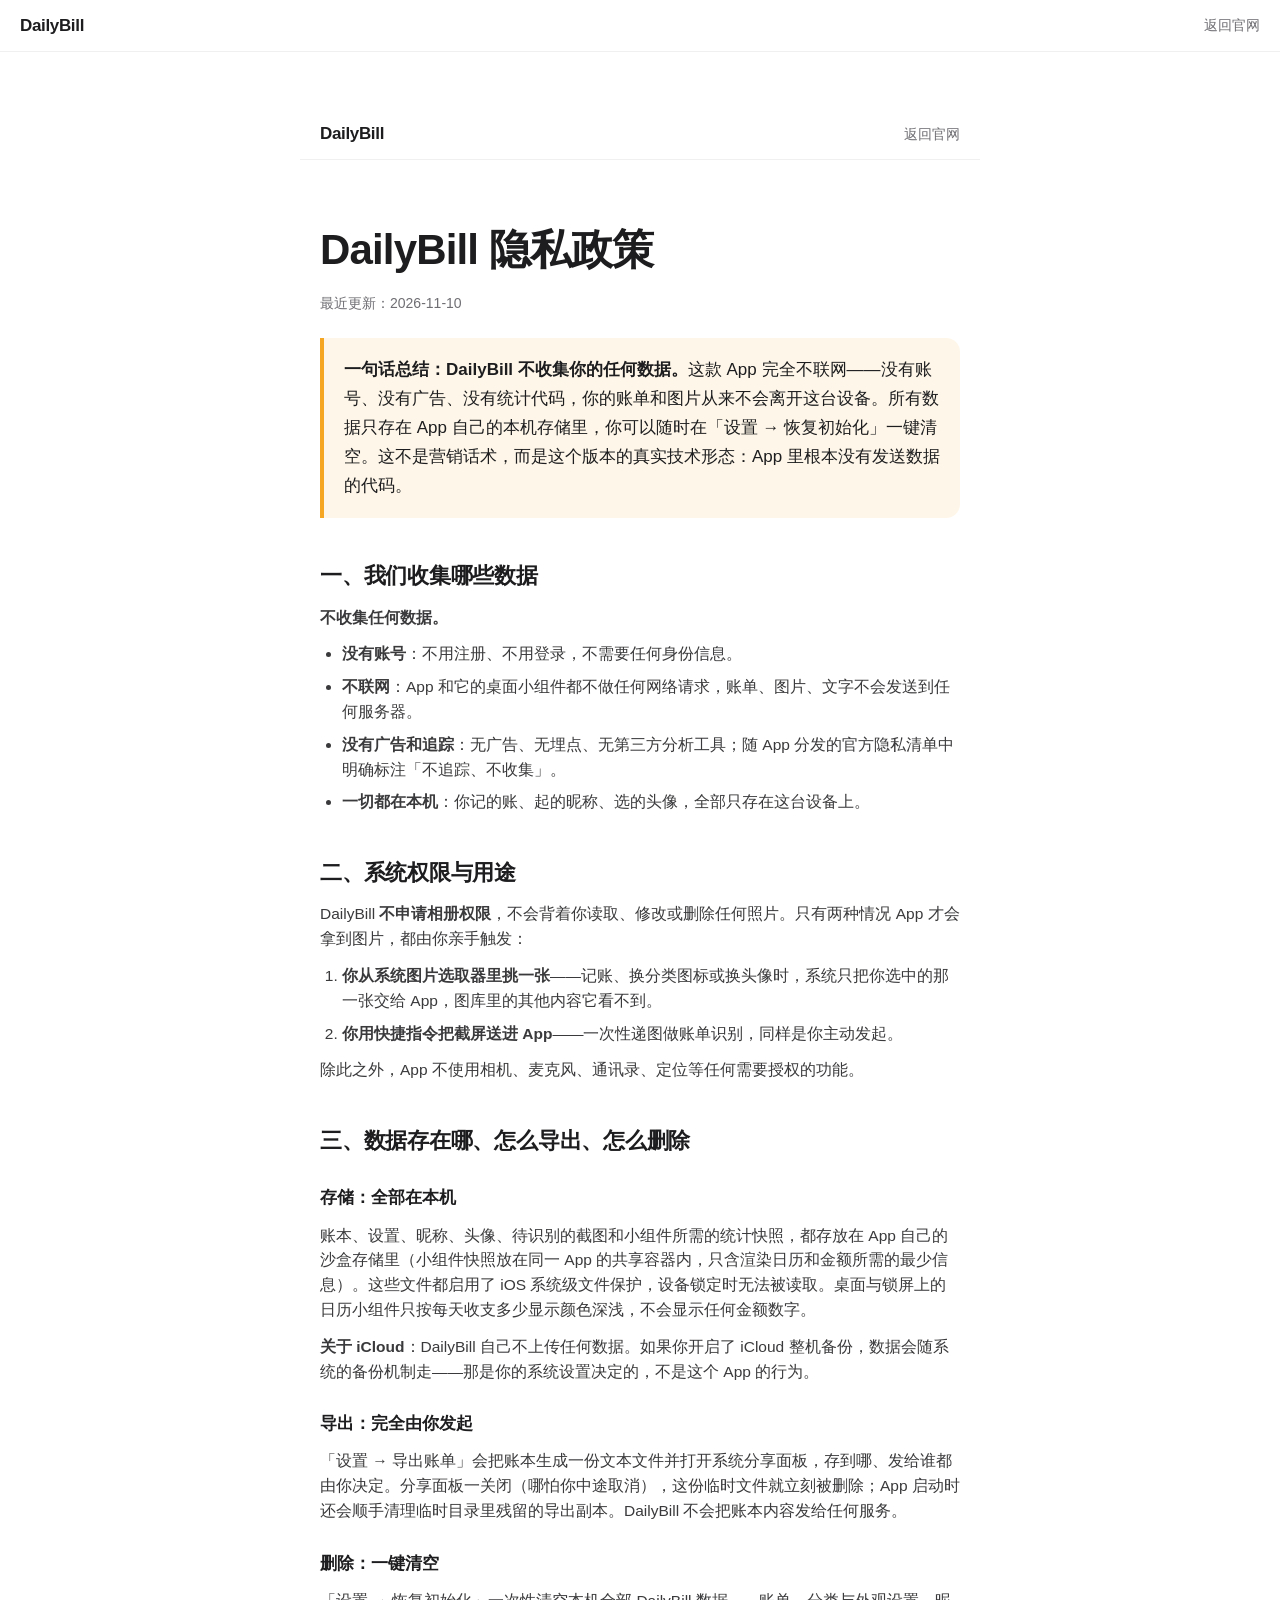
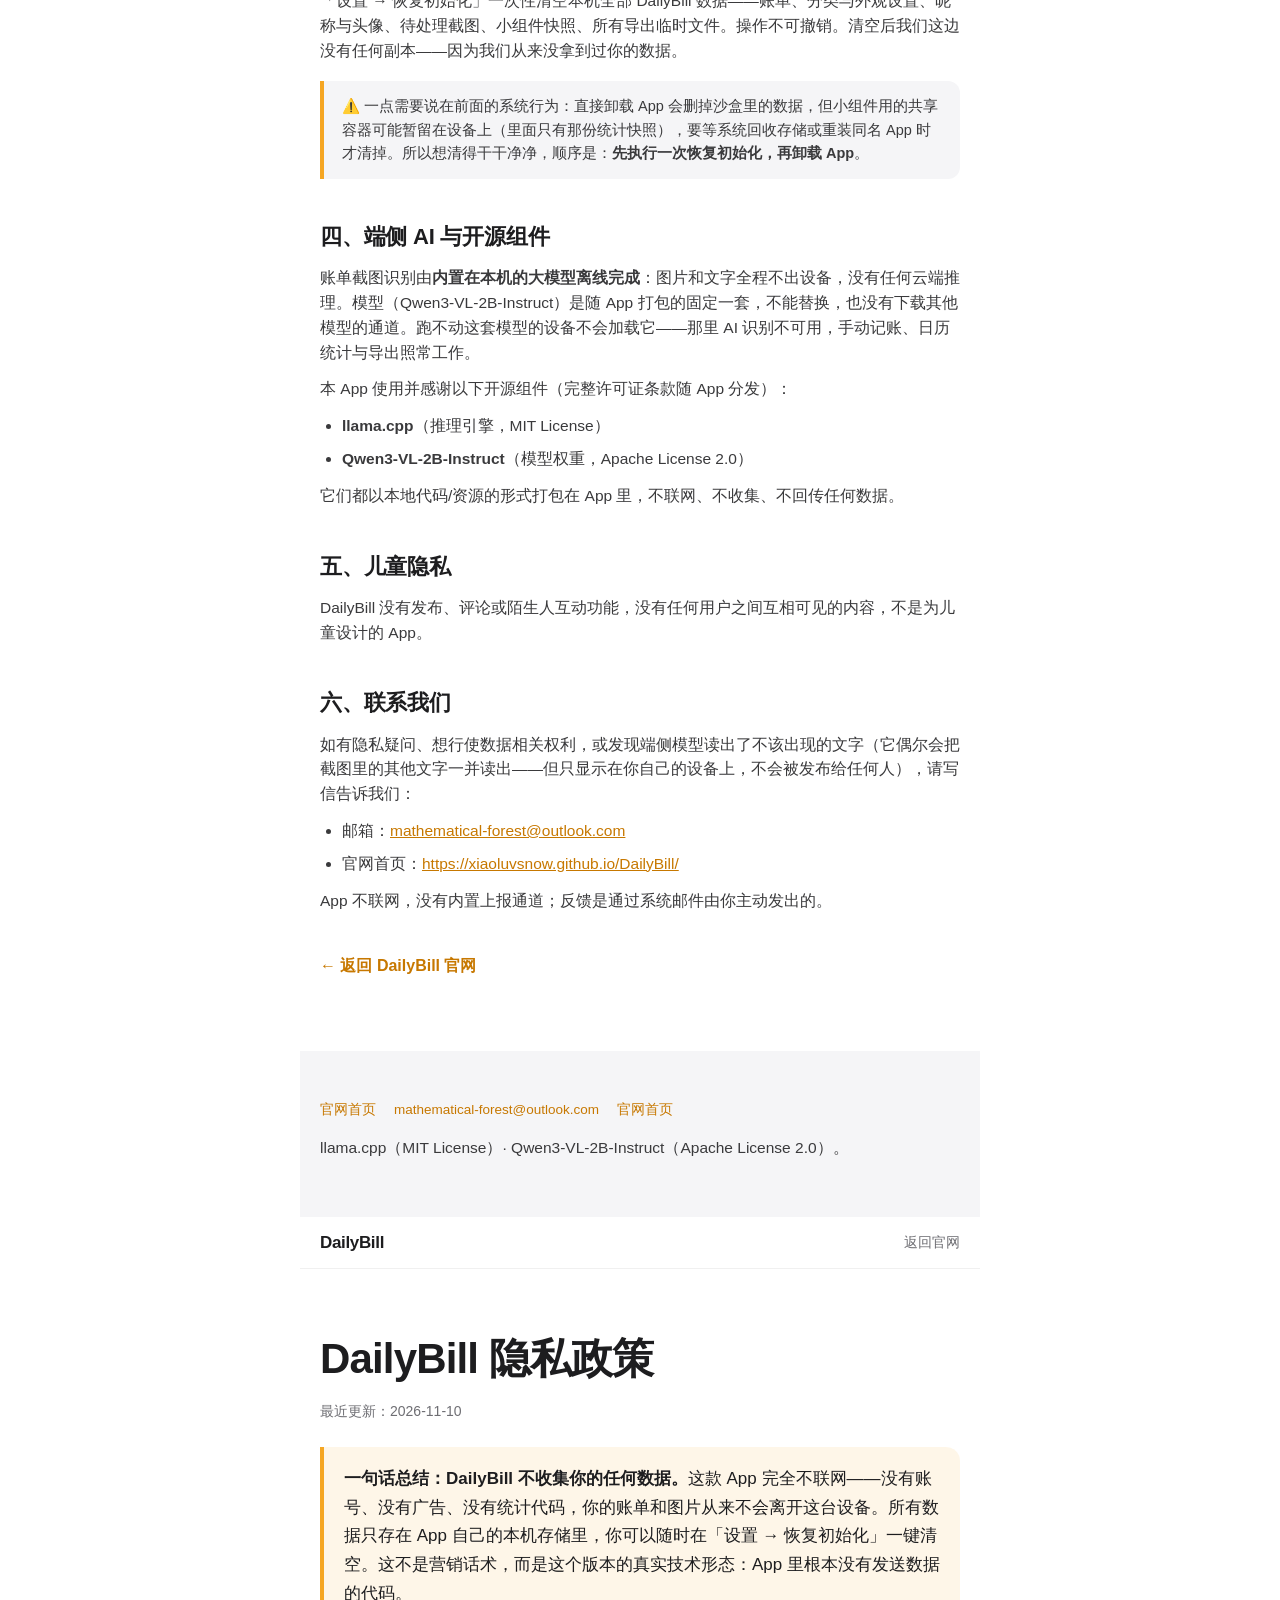
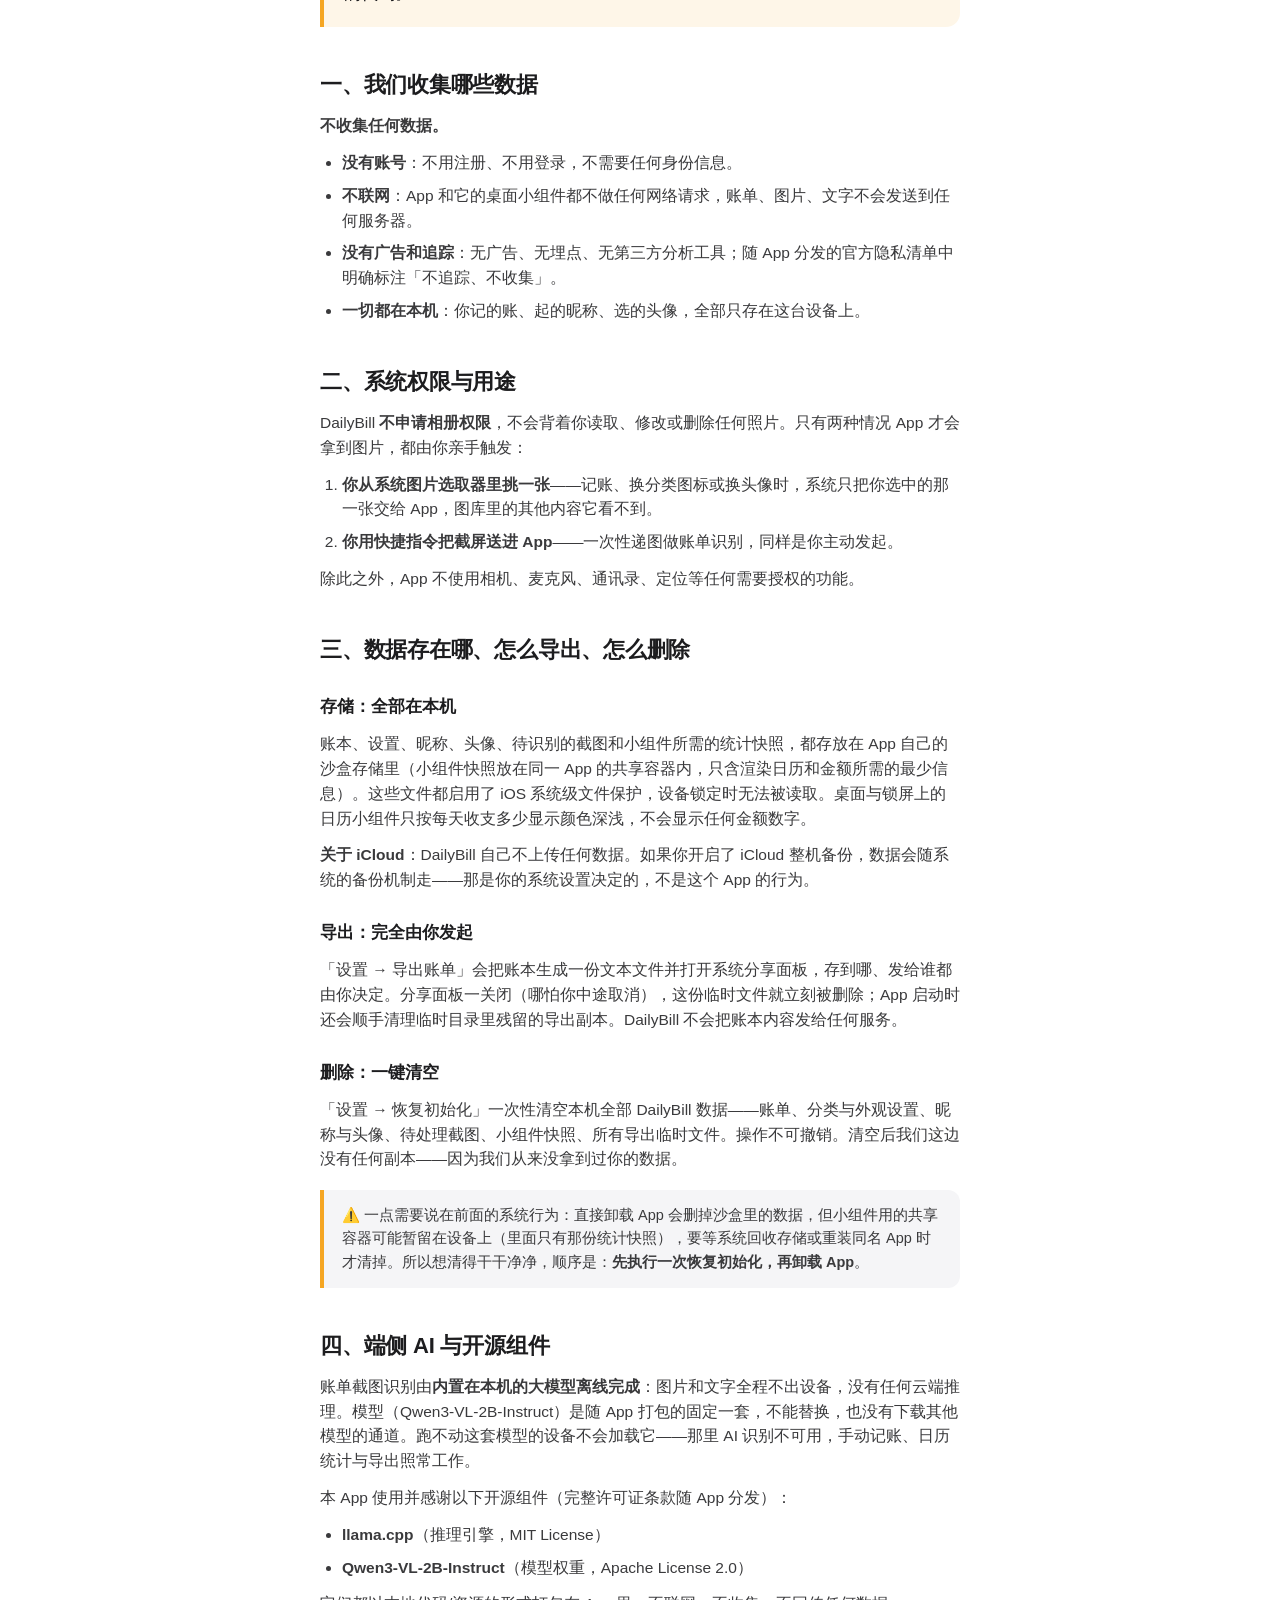
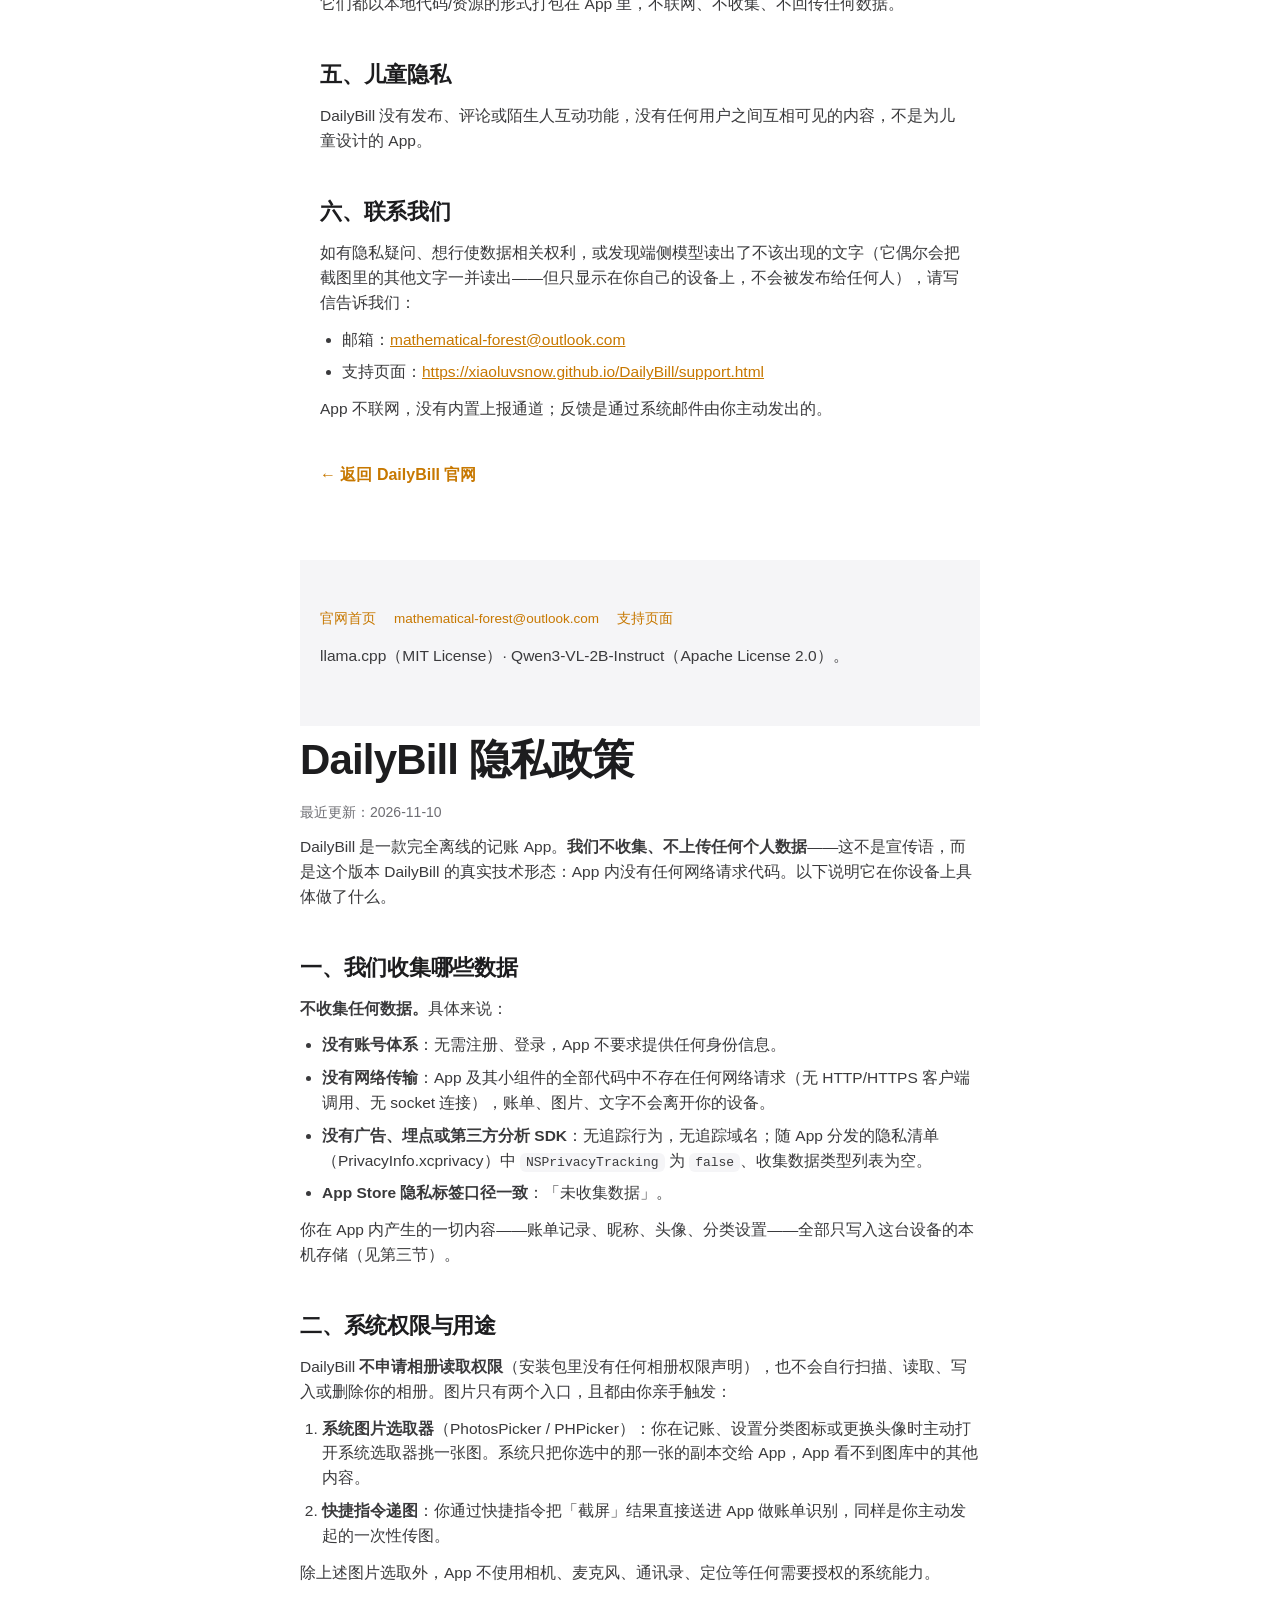
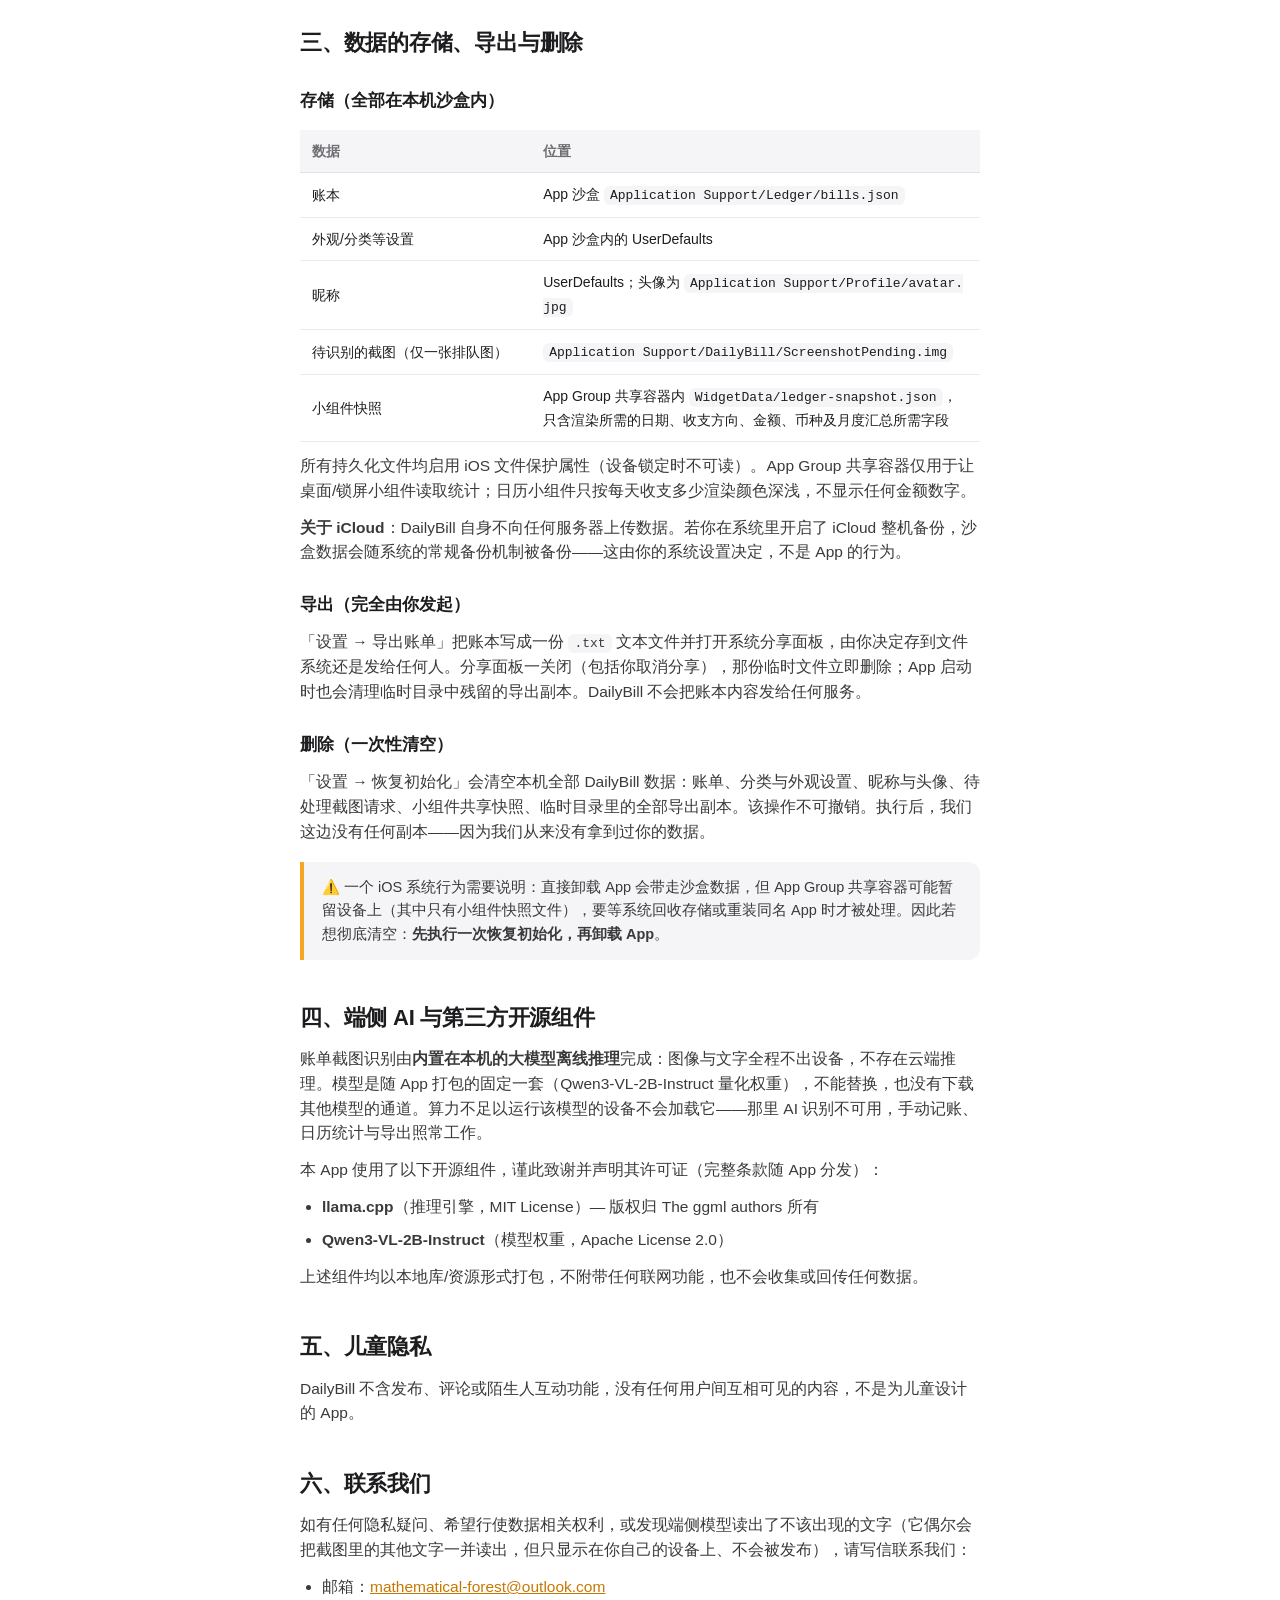
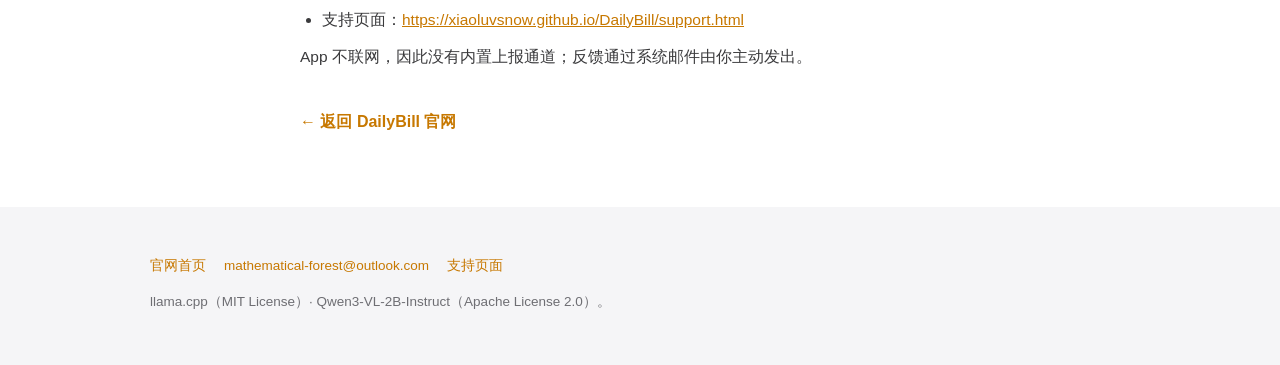
==== commit 111c2fc9: "Update privacy policy and contact information Added contact information and clarified privacy policy" ====
--- a/privacy.html
+++ b/privacy.html
@@ -16,7 +16,98 @@
   <a class="privacy-link" href="index.html">返回官网</a>
 </nav>
 
-<article class="legal"><!DOCTYPE html>
+<article class="legal"><!DOCTYPE html><!DOCTYPE html>
+<html lang="zh-Hans">
+<head>
+<meta charset="UTF-8">
+<meta name="viewport" content="width=device-width, initial-scale=1, viewport-fit=cover">
+<title>隐私政策 — DailyBill</title>
+<meta name="description" content="DailyBill 完全离线：不收集任何数据、无网络请求、端侧模型不出设备。这是这个版本 DailyBill 的真实技术形态。">
+<link rel="icon" type="image/png" sizes="48x48" href="assets/favicon.png">
+<link rel="apple-touch-icon" href="assets/apple-touch-icon.png">
+<link rel="stylesheet" href="assets/style.css">
+</head>
+<body>
+
+<nav class="nav">
+  <span class="brand"><a href="index.html" style="color:inherit;text-decoration:none;">DailyBill</a></span>
+  <a class="privacy-link" href="index.html">返回官网</a>
+</nav>
+
+<article class="legal">
+  <h1>DailyBill 隐私政策</h1>
+  <p class="updated">最近更新：2026-11-10</p>
+
+  <p class="lead"><strong>一句话总结：DailyBill 不收集你的任何数据。</strong>这款 App 完全不联网——没有账号、没有广告、没有统计代码，你的账单和图片从来不会离开这台设备。所有数据只存在 App 自己的本机存储里，你可以随时在「设置 → 恢复初始化」一键清空。这不是营销话术，而是这个版本的真实技术形态：App 里根本没有发送数据的代码。</p>
+
+  <h2>一、我们收集哪些数据</h2>
+  <p><strong>不收集任何数据。</strong></p>
+  <ul>
+    <li><strong>没有账号</strong>：不用注册、不用登录，不需要任何身份信息。</li>
+    <li><strong>不联网</strong>：App 和它的桌面小组件都不做任何网络请求，账单、图片、文字不会发送到任何服务器。</li>
+    <li><strong>没有广告和追踪</strong>：无广告、无埋点、无第三方分析工具；随 App 分发的官方隐私清单中明确标注「不追踪、不收集」。</li>
+    <li><strong>一切都在本机</strong>：你记的账、起的昵称、选的头像，全部只存在这台设备上。</li>
+  </ul>
+
+  <h2>二、系统权限与用途</h2>
+  <p>DailyBill <strong>不申请相册权限</strong>，不会背着你读取、修改或删除任何照片。只有两种情况 App 才会拿到图片，都由你亲手触发：</p>
+  <ol>
+    <li><strong>你从系统图片选取器里挑一张</strong>——记账、换分类图标或换头像时，系统只把你选中的那一张交给 App，图库里的其他内容它看不到。</li>
+    <li><strong>你用快捷指令把截屏送进 App</strong>——一次性递图做账单识别，同样是你主动发起。</li>
+  </ol>
+  <p>除此之外，App 不使用相机、麦克风、通讯录、定位等任何需要授权的功能。</p>
+
+  <h2>三、数据存在哪、怎么导出、怎么删除</h2>
+
+  <h3>存储：全部在本机</h3>
+  <p>账本、设置、昵称、头像、待识别的截图和小组件所需的统计快照，都存放在 App 自己的沙盒存储里（小组件快照放在同一 App 的共享容器内，只含渲染日历和金额所需的最少信息）。这些文件都启用了 iOS 系统级文件保护，设备锁定时无法被读取。桌面与锁屏上的日历小组件只按每天收支多少显示颜色深浅，不会显示任何金额数字。</p>
+  <p><strong>关于 iCloud</strong>：DailyBill 自己不上传任何数据。如果你开启了 iCloud 整机备份，数据会随系统的备份机制走——那是你的系统设置决定的，不是这个 App 的行为。</p>
+
+  <h3>导出：完全由你发起</h3>
+  <p>「设置 → 导出账单」会把账本生成一份文本文件并打开系统分享面板，存到哪、发给谁都由你决定。分享面板一关闭（哪怕你中途取消），这份临时文件就立刻被删除；App 启动时还会顺手清理临时目录里残留的导出副本。DailyBill 不会把账本内容发给任何服务。</p>
+
+  <h3>删除：一键清空</h3>
+  <p>「设置 → 恢复初始化」一次性清空本机全部 DailyBill 数据——账单、分类与外观设置、昵称与头像、待处理截图、小组件快照、所有导出临时文件。操作不可撤销。清空后我们这边没有任何副本——因为我们从来没拿到过你的数据。</p>
+
+  <blockquote>⚠️ 一点需要说在前面的系统行为：直接卸载 App 会删掉沙盒里的数据，但小组件用的共享容器可能暂留在设备上（里面只有那份统计快照），要等系统回收存储或重装同名 App 时才清掉。所以想清得干干净净，顺序是：<strong>先执行一次恢复初始化，再卸载 App</strong>。</blockquote>
+
+  <h2>四、端侧 AI 与开源组件</h2>
+  <p>账单截图识别由<strong>内置在本机的大模型离线完成</strong>：图片和文字全程不出设备，没有任何云端推理。模型（Qwen3-VL-2B-Instruct）是随 App 打包的固定一套，不能替换，也没有下载其他模型的通道。跑不动这套模型的设备不会加载它——那里 AI 识别不可用，手动记账、日历统计与导出照常工作。</p>
+  <p>本 App 使用并感谢以下开源组件（完整许可证条款随 App 分发）：</p>
+  <ul>
+    <li><strong>llama.cpp</strong>（推理引擎，MIT License）</li>
+    <li><strong>Qwen3-VL-2B-Instruct</strong>（模型权重，Apache License 2.0）</li>
+  </ul>
+  <p>它们都以本地代码/资源的形式打包在 App 里，不联网、不收集、不回传任何数据。</p>
+
+  <h2>五、儿童隐私</h2>
+  <p>DailyBill 没有发布、评论或陌生人互动功能，没有任何用户之间互相可见的内容，不是为儿童设计的 App。</p>
+
+  <h2>六、联系我们</h2>
+  <p>如有隐私疑问、想行使数据相关权利，或发现端侧模型读出了不该出现的文字（它偶尔会把截图里的其他文字一并读出——但只显示在你自己的设备上，不会被发布给任何人），请写信告诉我们：</p>
+  <ul>
+    <li>邮箱：<a href="mailto:mathematical-forest@outlook.com" style="color:var(--accent-deep);">mathematical-forest@outlook.com</a></li>
+    <li>官网首页：<a href="https://xiaoluvsnow.github.io/DailyBill/" style="color:var(--accent-deep);">https://xiaoluvsnow.github.io/DailyBill/</a></li>
+  </ul>
+  <p>App 不联网，没有内置上报通道；反馈是通过系统邮件由你主动发出的。</p>
+
+  <a class="back" href="index.html">← 返回 DailyBill 官网</a>
+</article>
+
+<footer class="site-foot">
+  <div class="wrap">
+    <div class="foot-links">
+      <a href="index.html">官网首页</a>
+      <a href="mailto:mathematical-forest@outlook.com">mathematical-forest@outlook.com</a>
+      <a href="https://xiaoluvsnow.github.io/DailyBill/">官网首页</a>
+    </div>
+    <p class="license">llama.cpp（MIT License）· Qwen3-VL-2B-Instruct（Apache License 2.0）。</p>
+  </div>
+</footer>
+
+</body>
+</html>
+
 <html lang="zh-Hans">
 <head>
 <meta charset="UTF-8">
--- a/assets/style.css
+++ b/assets/style.css
@@ -16,6 +16,201 @@
 * { margin: 0; padding: 0; box-sizing: border-box; }
 
 html { scroll-behavior: smooth; -webkit-text-size-adjust: 100%; }
+/* DailyBill 宣传站样式 —— 无外部字体/CDN，系统字体栈，移动端优先 */
+:root {
+  --bg: #ffffff;
+  --bg-alt: #f5f5f7;
+  --ink: #1d1d1f;
+  --ink-soft: #6e6e73;
+  --accent: #f5a623;
+  --accent-deep: #c77800;
+  --dark-bg: #0b0b0f;
+  --dark-ink: #f5f5f7;
+  --dark-ink-soft: #a1a1a6;
+  --radius: 24px;
+  --maxw: 980px;
+}
+
+* { margin: 0; padding: 0; box-sizing: border-box; }
+
+html { scroll-behavior: smooth; -webkit-text-size-adjust: 100%; }
+
+body {
+  font-family: -apple-system, BlinkMacSystemFont, "PingFang SC", "Helvetica Neue",
+    "Hiragino Sans GB", "Microsoft YaHei", sans-serif;
+  background: var(--bg);
+  color: var(--ink);
+  line-height: 1.6;
+  -webkit-font-smoothing: antialiased;
+}
+
+/* ── 顶部导航 ─────────────────────────────── */
+.nav {
+  position: sticky; top: 0; z-index: 50;
+  display: flex; align-items: center; justify-content: space-between;
+  padding: 12px 20px;
+  background: rgba(255, 255, 255, 0.72);
+  -webkit-backdrop-filter: saturate(180%) blur(20px);
+  backdrop-filter: saturate(180%) blur(20px);
+  border-bottom: 1px solid rgba(0, 0, 0, 0.06);
+}
+.nav .brand { font-weight: 700; font-size: 17px; letter-spacing: -0.02em; }
+.nav a.privacy-link { color: var(--ink-soft); text-decoration: none; font-size: 14px; }
+.nav a.privacy-link:hover { color: var(--ink); }
+
+/* ── Hero ─────────────────────────────────── */
+.hero {
+  text-align: center;
+  padding: 88px 20px 72px;
+  background: linear-gradient(180deg, #fffdf9 0%, var(--bg) 100%);
+}
+.hero .app-badge {
+  width: 96px; height: 96px; margin: 0 auto 24px;
+  border-radius: 22px; overflow: hidden;
+  box-shadow: 0 18px 40px rgba(245, 166, 35, 0.35);
+}
+.hero .app-badge img { width: 100%; height: 100%; display: block; }
+.hero h1 {
+  font-size: clamp(40px, 9vw, 72px);
+  font-weight: 700; letter-spacing: -0.03em; line-height: 1.1;
+}
+.hero .tagline {
+  margin-top: 16px;
+  font-size: clamp(19px, 4vw, 27px);
+  font-weight: 600; color: var(--ink-soft); letter-spacing: -0.01em;
+}
+.hero .sub { margin-top: 12px; color: var(--ink-soft); font-size: 15px; }
+.cta {
+  display: inline-block; margin-top: 32px;
+  padding: 14px 30px; border-radius: 999px;
+  background: var(--accent); color: #fff;
+  font-size: 17px; font-weight: 600; text-decoration: none;
+  transition: transform 0.2s ease, box-shadow 0.2s ease;
+}
+.cta:hover { transform: translateY(-2px); box-shadow: 0 12px 28px rgba(245, 166, 35, 0.4); }
+.cta-note { display: block; margin-top: 12px; font-size: 13px; color: var(--ink-soft); }
+
+/* ── 功能区块 ─────────────────────────────── */
+section.feature { padding: 84px 20px; }
+section.feature.alt { background: var(--bg-alt); }
+.wrap { max-width: var(--maxw); margin: 0 auto; }
+
+.kicker { font-size: 15px; font-weight: 600; color: var(--accent-deep); letter-spacing: 0.02em; }
+.feature h2 {
+  margin-top: 8px;
+  font-size: clamp(28px, 6vw, 44px);
+  font-weight: 700; letter-spacing: -0.02em; line-height: 1.15;
+}
+.feature p.lede { margin-top: 14px; font-size: 17px; color: var(--ink-soft); max-width: 620px; }
+
+.media-row {
+  display: flex; gap: 36px; align-items: center; margin-top: 40px;
+}
+section.flip .media-row { flex-direction: row-reverse; }
+.media-row .video-box { flex: 0 1 340px; min-width: 260px; }
+.media-row .steps { flex: 1; }
+
+.video-box video {
+  width: 100%; height: auto; display: block;
+  border-radius: var(--radius);
+  background: #000;
+  box-shadow: 0 24px 60px rgba(0, 0, 0, 0.18);
+}
+.video-box .cap { margin-top: 10px; font-size: 13px; color: var(--ink-soft); text-align: center; }
+
+.steps h3 { font-size: 19px; font-weight: 600; margin-bottom: 12px; }
+.steps ol { padding-left: 20px; color: var(--ink-soft); font-size: 15.5px; }
+.steps ol li { margin-bottom: 8px; }
+.steps .fact-chips { display: flex; flex-wrap: wrap; gap: 8px; margin-top: 16px; }
+.fact-chips span {
+  padding: 6px 14px; border-radius: 999px;
+  background: rgba(245, 166, 35, 0.14); color: var(--accent-deep);
+  font-size: 13px; font-weight: 600;
+}
+
+/* ── 深色隐私区块 ─────────────────────────── */
+section.privacy-band {
+  background: var(--dark-bg); color: var(--dark-ink);
+  padding: 96px 20px;
+}
+section.privacy-band .kicker { color: var(--accent); }
+section.privacy-band h2 {
+  margin-top: 8px; font-size: clamp(30px, 6.5vw, 50px);
+  font-weight: 700; letter-spacing: -0.02em;
+}
+section.privacy-band p.lede { color: var(--dark-ink-soft); margin-top: 14px; max-width: 640px; }
+.pillars { display: grid; grid-template-columns: repeat(3, 1fr); gap: 20px; margin-top: 44px; }
+.pillar {
+  background: rgba(255, 255, 255, 0.06);
+  border: 1px solid rgba(255, 255, 255, 0.1);
+  border-radius: var(--radius); padding: 26px 22px;
+}
+.pillar .icon { font-size: 30px; }
+.pillar h3 { margin-top: 12px; font-size: 18px; font-weight: 600; }
+.pillar p { margin-top: 8px; font-size: 14.5px; color: var(--dark-ink-soft); }
+.privacy-band .more { display: inline-block; margin-top: 32px; color: var(--accent); text-decoration: none; font-weight: 600; font-size: 16px; }
+.privacy-band .more:hover { text-decoration: underline; }
+
+/* ── 页脚 ─────────────────────────────────── */
+footer.site-foot { background: var(--bg-alt); padding: 48px 20px 56px; font-size: 13.5px; color: var(--ink-soft); }
+footer .wrap { max-width: var(--maxw); }
+footer .foot-links { display: flex; flex-wrap: wrap; gap: 18px; margin-bottom: 14px; }
+footer a { color: var(--accent-deep); text-decoration: none; }
+footer a:hover { text-decoration: underline; }
+footer .license { margin-top: 6px; line-height: 1.7; }
+
+/* ── 滚动动效 ─────────────────────────────── */
+.reveal { opacity: 0; transform: translateY(28px); transition: opacity 0.7s ease, transform 0.7s ease; }
+.reveal.in { opacity: 1; transform: none; }
+@media (prefers-reduced-motion: reduce) {
+  html { scroll-behavior: auto; }
+  .reveal { opacity: 1; transform: none; transition: none; }
+}
+
+/* ── 响应式（移动端优先微调） ─────────────── */
+@media (max-width: 860px) {
+  section.feature { padding: 64px 20px; }
+  .media-row, section.flip .media-row { flex-direction: column; }
+  .media-row .steps { order: -1; }   /* 窄视口：上文案下视频 */
+  .media-row .video-box { width: min(340px, 100%); }
+  .pillars { grid-template-columns: 1fr; }
+}
+
+/* ── 隐私政策文章页 ───────────────────────── */
+article.legal { max-width: 720px; margin: 0 auto; padding: 56px 20px 72px; }
+article.legal h1 { font-size: clamp(30px, 6vw, 42px); letter-spacing: -0.02em; }
+article.legal .updated { margin-top: 8px; color: var(--ink-soft); font-size: 14px; }
+article.legal p.lead {
+  margin-top: 24px; padding: 18px 20px;
+  background: rgba(245, 166, 35, 0.10);
+  border-left: 4px solid var(--accent);
+  border-radius: 0 14px 14px 0;
+  font-size: 17px; line-height: 1.7; color: var(--ink);
+}
+article.legal h2 { margin-top: 40px; font-size: 22px; letter-spacing: -0.01em; }
+article.legal h3 { margin-top: 26px; font-size: 17px; }
+article.legal p, article.legal li { font-size: 15.5px; color: #3a3a3c; }
+article.legal p { margin-top: 12px; }
+article.legal ul, article.legal ol { margin-top: 12px; padding-left: 22px; }
+article.legal li { margin-bottom: 8px; overflow-wrap: anywhere; }
+article.legal table { width: 100%; border-collapse: collapse; margin-top: 16px; font-size: 14px; table-layout: fixed; }
+article.legal th, article.legal td { text-align: left; padding: 10px 12px; border-bottom: 1px solid rgba(0,0,0,0.08); }
+article.legal th:first-child { width: 34%; }
+article.legal code { overflow-wrap: anywhere; word-break: break-all; }
+article.legal td { overflow-wrap: anywhere; }
+@media (max-width: 560px) {
+  article.legal table { font-size: 12.5px; }
+  article.legal th, article.legal td { padding: 8px 8px; }
+}
+article.legal th { color: var(--ink-soft); font-weight: 600; background: var(--bg-alt); }
+article.legal code { font-family: ui-monospace, SFMono-Regular, Menlo, monospace; font-size: 13px; background: var(--bg-alt); padding: 2px 6px; border-radius: 6px; }
+article.legal blockquote {
+  margin-top: 18px; padding: 14px 18px;
+  border-left: 4px solid var(--accent); background: var(--bg-alt);
+  border-radius: 0 12px 12px 0; color: #3a3a3c; font-size: 14.5px;
+}
+article.legal .back { display: inline-block; margin-top: 40px; color: var(--accent-deep); text-decoration: none; font-weight: 600; }
+article.legal .back:hover { text-decoration: underline; }
 
 body {
   font-family: -apple-system, BlinkMacSystemFont, "PingFang SC", "Helvetica Neue",
--- a/assets/style.css
+++ b/assets/style.css
@@ -16,6 +16,201 @@
 * { margin: 0; padding: 0; box-sizing: border-box; }
 
 html { scroll-behavior: smooth; -webkit-text-size-adjust: 100%; }
+/* DailyBill 宣传站样式 —— 无外部字体/CDN，系统字体栈，移动端优先 */
+:root {
+  --bg: #ffffff;
+  --bg-alt: #f5f5f7;
+  --ink: #1d1d1f;
+  --ink-soft: #6e6e73;
+  --accent: #f5a623;
+  --accent-deep: #c77800;
+  --dark-bg: #0b0b0f;
+  --dark-ink: #f5f5f7;
+  --dark-ink-soft: #a1a1a6;
+  --radius: 24px;
+  --maxw: 980px;
+}
+
+* { margin: 0; padding: 0; box-sizing: border-box; }
+
+html { scroll-behavior: smooth; -webkit-text-size-adjust: 100%; }
+
+body {
+  font-family: -apple-system, BlinkMacSystemFont, "PingFang SC", "Helvetica Neue",
+    "Hiragino Sans GB", "Microsoft YaHei", sans-serif;
+  background: var(--bg);
+  color: var(--ink);
+  line-height: 1.6;
+  -webkit-font-smoothing: antialiased;
+}
+
+/* ── 顶部导航 ─────────────────────────────── */
+.nav {
+  position: sticky; top: 0; z-index: 50;
+  display: flex; align-items: center; justify-content: space-between;
+  padding: 12px 20px;
+  background: rgba(255, 255, 255, 0.72);
+  -webkit-backdrop-filter: saturate(180%) blur(20px);
+  backdrop-filter: saturate(180%) blur(20px);
+  border-bottom: 1px solid rgba(0, 0, 0, 0.06);
+}
+.nav .brand { font-weight: 700; font-size: 17px; letter-spacing: -0.02em; }
+.nav a.privacy-link { color: var(--ink-soft); text-decoration: none; font-size: 14px; }
+.nav a.privacy-link:hover { color: var(--ink); }
+
+/* ── Hero ─────────────────────────────────── */
+.hero {
+  text-align: center;
+  padding: 88px 20px 72px;
+  background: linear-gradient(180deg, #fffdf9 0%, var(--bg) 100%);
+}
+.hero .app-badge {
+  width: 96px; height: 96px; margin: 0 auto 24px;
+  border-radius: 22px; overflow: hidden;
+  box-shadow: 0 18px 40px rgba(245, 166, 35, 0.35);
+}
+.hero .app-badge img { width: 100%; height: 100%; display: block; }
+.hero h1 {
+  font-size: clamp(40px, 9vw, 72px);
+  font-weight: 700; letter-spacing: -0.03em; line-height: 1.1;
+}
+.hero .tagline {
+  margin-top: 16px;
+  font-size: clamp(19px, 4vw, 27px);
+  font-weight: 600; color: var(--ink-soft); letter-spacing: -0.01em;
+}
+.hero .sub { margin-top: 12px; color: var(--ink-soft); font-size: 15px; }
+.cta {
+  display: inline-block; margin-top: 32px;
+  padding: 14px 30px; border-radius: 999px;
+  background: var(--accent); color: #fff;
+  font-size: 17px; font-weight: 600; text-decoration: none;
+  transition: transform 0.2s ease, box-shadow 0.2s ease;
+}
+.cta:hover { transform: translateY(-2px); box-shadow: 0 12px 28px rgba(245, 166, 35, 0.4); }
+.cta-note { display: block; margin-top: 12px; font-size: 13px; color: var(--ink-soft); }
+
+/* ── 功能区块 ─────────────────────────────── */
+section.feature { padding: 84px 20px; }
+section.feature.alt { background: var(--bg-alt); }
+.wrap { max-width: var(--maxw); margin: 0 auto; }
+
+.kicker { font-size: 15px; font-weight: 600; color: var(--accent-deep); letter-spacing: 0.02em; }
+.feature h2 {
+  margin-top: 8px;
+  font-size: clamp(28px, 6vw, 44px);
+  font-weight: 700; letter-spacing: -0.02em; line-height: 1.15;
+}
+.feature p.lede { margin-top: 14px; font-size: 17px; color: var(--ink-soft); max-width: 620px; }
+
+.media-row {
+  display: flex; gap: 36px; align-items: center; margin-top: 40px;
+}
+section.flip .media-row { flex-direction: row-reverse; }
+.media-row .video-box { flex: 0 1 340px; min-width: 260px; }
+.media-row .steps { flex: 1; }
+
+.video-box video {
+  width: 100%; height: auto; display: block;
+  border-radius: var(--radius);
+  background: #000;
+  box-shadow: 0 24px 60px rgba(0, 0, 0, 0.18);
+}
+.video-box .cap { margin-top: 10px; font-size: 13px; color: var(--ink-soft); text-align: center; }
+
+.steps h3 { font-size: 19px; font-weight: 600; margin-bottom: 12px; }
+.steps ol { padding-left: 20px; color: var(--ink-soft); font-size: 15.5px; }
+.steps ol li { margin-bottom: 8px; }
+.steps .fact-chips { display: flex; flex-wrap: wrap; gap: 8px; margin-top: 16px; }
+.fact-chips span {
+  padding: 6px 14px; border-radius: 999px;
+  background: rgba(245, 166, 35, 0.14); color: var(--accent-deep);
+  font-size: 13px; font-weight: 600;
+}
+
+/* ── 深色隐私区块 ─────────────────────────── */
+section.privacy-band {
+  background: var(--dark-bg); color: var(--dark-ink);
+  padding: 96px 20px;
+}
+section.privacy-band .kicker { color: var(--accent); }
+section.privacy-band h2 {
+  margin-top: 8px; font-size: clamp(30px, 6.5vw, 50px);
+  font-weight: 700; letter-spacing: -0.02em;
+}
+section.privacy-band p.lede { color: var(--dark-ink-soft); margin-top: 14px; max-width: 640px; }
+.pillars { display: grid; grid-template-columns: repeat(3, 1fr); gap: 20px; margin-top: 44px; }
+.pillar {
+  background: rgba(255, 255, 255, 0.06);
+  border: 1px solid rgba(255, 255, 255, 0.1);
+  border-radius: var(--radius); padding: 26px 22px;
+}
+.pillar .icon { font-size: 30px; }
+.pillar h3 { margin-top: 12px; font-size: 18px; font-weight: 600; }
+.pillar p { margin-top: 8px; font-size: 14.5px; color: var(--dark-ink-soft); }
+.privacy-band .more { display: inline-block; margin-top: 32px; color: var(--accent); text-decoration: none; font-weight: 600; font-size: 16px; }
+.privacy-band .more:hover { text-decoration: underline; }
+
+/* ── 页脚 ─────────────────────────────────── */
+footer.site-foot { background: var(--bg-alt); padding: 48px 20px 56px; font-size: 13.5px; color: var(--ink-soft); }
+footer .wrap { max-width: var(--maxw); }
+footer .foot-links { display: flex; flex-wrap: wrap; gap: 18px; margin-bottom: 14px; }
+footer a { color: var(--accent-deep); text-decoration: none; }
+footer a:hover { text-decoration: underline; }
+footer .license { margin-top: 6px; line-height: 1.7; }
+
+/* ── 滚动动效 ─────────────────────────────── */
+.reveal { opacity: 0; transform: translateY(28px); transition: opacity 0.7s ease, transform 0.7s ease; }
+.reveal.in { opacity: 1; transform: none; }
+@media (prefers-reduced-motion: reduce) {
+  html { scroll-behavior: auto; }
+  .reveal { opacity: 1; transform: none; transition: none; }
+}
+
+/* ── 响应式（移动端优先微调） ─────────────── */
+@media (max-width: 860px) {
+  section.feature { padding: 64px 20px; }
+  .media-row, section.flip .media-row { flex-direction: column; }
+  .media-row .steps { order: -1; }   /* 窄视口：上文案下视频 */
+  .media-row .video-box { width: min(340px, 100%); }
+  .pillars { grid-template-columns: 1fr; }
+}
+
+/* ── 隐私政策文章页 ───────────────────────── */
+article.legal { max-width: 720px; margin: 0 auto; padding: 56px 20px 72px; }
+article.legal h1 { font-size: clamp(30px, 6vw, 42px); letter-spacing: -0.02em; }
+article.legal .updated { margin-top: 8px; color: var(--ink-soft); font-size: 14px; }
+article.legal p.lead {
+  margin-top: 24px; padding: 18px 20px;
+  background: rgba(245, 166, 35, 0.10);
+  border-left: 4px solid var(--accent);
+  border-radius: 0 14px 14px 0;
+  font-size: 17px; line-height: 1.7; color: var(--ink);
+}
+article.legal h2 { margin-top: 40px; font-size: 22px; letter-spacing: -0.01em; }
+article.legal h3 { margin-top: 26px; font-size: 17px; }
+article.legal p, article.legal li { font-size: 15.5px; color: #3a3a3c; }
+article.legal p { margin-top: 12px; }
+article.legal ul, article.legal ol { margin-top: 12px; padding-left: 22px; }
+article.legal li { margin-bottom: 8px; overflow-wrap: anywhere; }
+article.legal table { width: 100%; border-collapse: collapse; margin-top: 16px; font-size: 14px; table-layout: fixed; }
+article.legal th, article.legal td { text-align: left; padding: 10px 12px; border-bottom: 1px solid rgba(0,0,0,0.08); }
+article.legal th:first-child { width: 34%; }
+article.legal code { overflow-wrap: anywhere; word-break: break-all; }
+article.legal td { overflow-wrap: anywhere; }
+@media (max-width: 560px) {
+  article.legal table { font-size: 12.5px; }
+  article.legal th, article.legal td { padding: 8px 8px; }
+}
+article.legal th { color: var(--ink-soft); font-weight: 600; background: var(--bg-alt); }
+article.legal code { font-family: ui-monospace, SFMono-Regular, Menlo, monospace; font-size: 13px; background: var(--bg-alt); padding: 2px 6px; border-radius: 6px; }
+article.legal blockquote {
+  margin-top: 18px; padding: 14px 18px;
+  border-left: 4px solid var(--accent); background: var(--bg-alt);
+  border-radius: 0 12px 12px 0; color: #3a3a3c; font-size: 14.5px;
+}
+article.legal .back { display: inline-block; margin-top: 40px; color: var(--accent-deep); text-decoration: none; font-weight: 600; }
+article.legal .back:hover { text-decoration: underline; }
 
 body {
   font-family: -apple-system, BlinkMacSystemFont, "PingFang SC", "Helvetica Neue",
--- a/assets/style.css
+++ b/assets/style.css
@@ -16,6 +16,201 @@
 * { margin: 0; padding: 0; box-sizing: border-box; }
 
 html { scroll-behavior: smooth; -webkit-text-size-adjust: 100%; }
+/* DailyBill 宣传站样式 —— 无外部字体/CDN，系统字体栈，移动端优先 */
+:root {
+  --bg: #ffffff;
+  --bg-alt: #f5f5f7;
+  --ink: #1d1d1f;
+  --ink-soft: #6e6e73;
+  --accent: #f5a623;
+  --accent-deep: #c77800;
+  --dark-bg: #0b0b0f;
+  --dark-ink: #f5f5f7;
+  --dark-ink-soft: #a1a1a6;
+  --radius: 24px;
+  --maxw: 980px;
+}
+
+* { margin: 0; padding: 0; box-sizing: border-box; }
+
+html { scroll-behavior: smooth; -webkit-text-size-adjust: 100%; }
+
+body {
+  font-family: -apple-system, BlinkMacSystemFont, "PingFang SC", "Helvetica Neue",
+    "Hiragino Sans GB", "Microsoft YaHei", sans-serif;
+  background: var(--bg);
+  color: var(--ink);
+  line-height: 1.6;
+  -webkit-font-smoothing: antialiased;
+}
+
+/* ── 顶部导航 ─────────────────────────────── */
+.nav {
+  position: sticky; top: 0; z-index: 50;
+  display: flex; align-items: center; justify-content: space-between;
+  padding: 12px 20px;
+  background: rgba(255, 255, 255, 0.72);
+  -webkit-backdrop-filter: saturate(180%) blur(20px);
+  backdrop-filter: saturate(180%) blur(20px);
+  border-bottom: 1px solid rgba(0, 0, 0, 0.06);
+}
+.nav .brand { font-weight: 700; font-size: 17px; letter-spacing: -0.02em; }
+.nav a.privacy-link { color: var(--ink-soft); text-decoration: none; font-size: 14px; }
+.nav a.privacy-link:hover { color: var(--ink); }
+
+/* ── Hero ─────────────────────────────────── */
+.hero {
+  text-align: center;
+  padding: 88px 20px 72px;
+  background: linear-gradient(180deg, #fffdf9 0%, var(--bg) 100%);
+}
+.hero .app-badge {
+  width: 96px; height: 96px; margin: 0 auto 24px;
+  border-radius: 22px; overflow: hidden;
+  box-shadow: 0 18px 40px rgba(245, 166, 35, 0.35);
+}
+.hero .app-badge img { width: 100%; height: 100%; display: block; }
+.hero h1 {
+  font-size: clamp(40px, 9vw, 72px);
+  font-weight: 700; letter-spacing: -0.03em; line-height: 1.1;
+}
+.hero .tagline {
+  margin-top: 16px;
+  font-size: clamp(19px, 4vw, 27px);
+  font-weight: 600; color: var(--ink-soft); letter-spacing: -0.01em;
+}
+.hero .sub { margin-top: 12px; color: var(--ink-soft); font-size: 15px; }
+.cta {
+  display: inline-block; margin-top: 32px;
+  padding: 14px 30px; border-radius: 999px;
+  background: var(--accent); color: #fff;
+  font-size: 17px; font-weight: 600; text-decoration: none;
+  transition: transform 0.2s ease, box-shadow 0.2s ease;
+}
+.cta:hover { transform: translateY(-2px); box-shadow: 0 12px 28px rgba(245, 166, 35, 0.4); }
+.cta-note { display: block; margin-top: 12px; font-size: 13px; color: var(--ink-soft); }
+
+/* ── 功能区块 ─────────────────────────────── */
+section.feature { padding: 84px 20px; }
+section.feature.alt { background: var(--bg-alt); }
+.wrap { max-width: var(--maxw); margin: 0 auto; }
+
+.kicker { font-size: 15px; font-weight: 600; color: var(--accent-deep); letter-spacing: 0.02em; }
+.feature h2 {
+  margin-top: 8px;
+  font-size: clamp(28px, 6vw, 44px);
+  font-weight: 700; letter-spacing: -0.02em; line-height: 1.15;
+}
+.feature p.lede { margin-top: 14px; font-size: 17px; color: var(--ink-soft); max-width: 620px; }
+
+.media-row {
+  display: flex; gap: 36px; align-items: center; margin-top: 40px;
+}
+section.flip .media-row { flex-direction: row-reverse; }
+.media-row .video-box { flex: 0 1 340px; min-width: 260px; }
+.media-row .steps { flex: 1; }
+
+.video-box video {
+  width: 100%; height: auto; display: block;
+  border-radius: var(--radius);
+  background: #000;
+  box-shadow: 0 24px 60px rgba(0, 0, 0, 0.18);
+}
+.video-box .cap { margin-top: 10px; font-size: 13px; color: var(--ink-soft); text-align: center; }
+
+.steps h3 { font-size: 19px; font-weight: 600; margin-bottom: 12px; }
+.steps ol { padding-left: 20px; color: var(--ink-soft); font-size: 15.5px; }
+.steps ol li { margin-bottom: 8px; }
+.steps .fact-chips { display: flex; flex-wrap: wrap; gap: 8px; margin-top: 16px; }
+.fact-chips span {
+  padding: 6px 14px; border-radius: 999px;
+  background: rgba(245, 166, 35, 0.14); color: var(--accent-deep);
+  font-size: 13px; font-weight: 600;
+}
+
+/* ── 深色隐私区块 ─────────────────────────── */
+section.privacy-band {
+  background: var(--dark-bg); color: var(--dark-ink);
+  padding: 96px 20px;
+}
+section.privacy-band .kicker { color: var(--accent); }
+section.privacy-band h2 {
+  margin-top: 8px; font-size: clamp(30px, 6.5vw, 50px);
+  font-weight: 700; letter-spacing: -0.02em;
+}
+section.privacy-band p.lede { color: var(--dark-ink-soft); margin-top: 14px; max-width: 640px; }
+.pillars { display: grid; grid-template-columns: repeat(3, 1fr); gap: 20px; margin-top: 44px; }
+.pillar {
+  background: rgba(255, 255, 255, 0.06);
+  border: 1px solid rgba(255, 255, 255, 0.1);
+  border-radius: var(--radius); padding: 26px 22px;
+}
+.pillar .icon { font-size: 30px; }
+.pillar h3 { margin-top: 12px; font-size: 18px; font-weight: 600; }
+.pillar p { margin-top: 8px; font-size: 14.5px; color: var(--dark-ink-soft); }
+.privacy-band .more { display: inline-block; margin-top: 32px; color: var(--accent); text-decoration: none; font-weight: 600; font-size: 16px; }
+.privacy-band .more:hover { text-decoration: underline; }
+
+/* ── 页脚 ─────────────────────────────────── */
+footer.site-foot { background: var(--bg-alt); padding: 48px 20px 56px; font-size: 13.5px; color: var(--ink-soft); }
+footer .wrap { max-width: var(--maxw); }
+footer .foot-links { display: flex; flex-wrap: wrap; gap: 18px; margin-bottom: 14px; }
+footer a { color: var(--accent-deep); text-decoration: none; }
+footer a:hover { text-decoration: underline; }
+footer .license { margin-top: 6px; line-height: 1.7; }
+
+/* ── 滚动动效 ─────────────────────────────── */
+.reveal { opacity: 0; transform: translateY(28px); transition: opacity 0.7s ease, transform 0.7s ease; }
+.reveal.in { opacity: 1; transform: none; }
+@media (prefers-reduced-motion: reduce) {
+  html { scroll-behavior: auto; }
+  .reveal { opacity: 1; transform: none; transition: none; }
+}
+
+/* ── 响应式（移动端优先微调） ─────────────── */
+@media (max-width: 860px) {
+  section.feature { padding: 64px 20px; }
+  .media-row, section.flip .media-row { flex-direction: column; }
+  .media-row .steps { order: -1; }   /* 窄视口：上文案下视频 */
+  .media-row .video-box { width: min(340px, 100%); }
+  .pillars { grid-template-columns: 1fr; }
+}
+
+/* ── 隐私政策文章页 ───────────────────────── */
+article.legal { max-width: 720px; margin: 0 auto; padding: 56px 20px 72px; }
+article.legal h1 { font-size: clamp(30px, 6vw, 42px); letter-spacing: -0.02em; }
+article.legal .updated { margin-top: 8px; color: var(--ink-soft); font-size: 14px; }
+article.legal p.lead {
+  margin-top: 24px; padding: 18px 20px;
+  background: rgba(245, 166, 35, 0.10);
+  border-left: 4px solid var(--accent);
+  border-radius: 0 14px 14px 0;
+  font-size: 17px; line-height: 1.7; color: var(--ink);
+}
+article.legal h2 { margin-top: 40px; font-size: 22px; letter-spacing: -0.01em; }
+article.legal h3 { margin-top: 26px; font-size: 17px; }
+article.legal p, article.legal li { font-size: 15.5px; color: #3a3a3c; }
+article.legal p { margin-top: 12px; }
+article.legal ul, article.legal ol { margin-top: 12px; padding-left: 22px; }
+article.legal li { margin-bottom: 8px; overflow-wrap: anywhere; }
+article.legal table { width: 100%; border-collapse: collapse; margin-top: 16px; font-size: 14px; table-layout: fixed; }
+article.legal th, article.legal td { text-align: left; padding: 10px 12px; border-bottom: 1px solid rgba(0,0,0,0.08); }
+article.legal th:first-child { width: 34%; }
+article.legal code { overflow-wrap: anywhere; word-break: break-all; }
+article.legal td { overflow-wrap: anywhere; }
+@media (max-width: 560px) {
+  article.legal table { font-size: 12.5px; }
+  article.legal th, article.legal td { padding: 8px 8px; }
+}
+article.legal th { color: var(--ink-soft); font-weight: 600; background: var(--bg-alt); }
+article.legal code { font-family: ui-monospace, SFMono-Regular, Menlo, monospace; font-size: 13px; background: var(--bg-alt); padding: 2px 6px; border-radius: 6px; }
+article.legal blockquote {
+  margin-top: 18px; padding: 14px 18px;
+  border-left: 4px solid var(--accent); background: var(--bg-alt);
+  border-radius: 0 12px 12px 0; color: #3a3a3c; font-size: 14.5px;
+}
+article.legal .back { display: inline-block; margin-top: 40px; color: var(--accent-deep); text-decoration: none; font-weight: 600; }
+article.legal .back:hover { text-decoration: underline; }
 
 body {
   font-family: -apple-system, BlinkMacSystemFont, "PingFang SC", "Helvetica Neue",
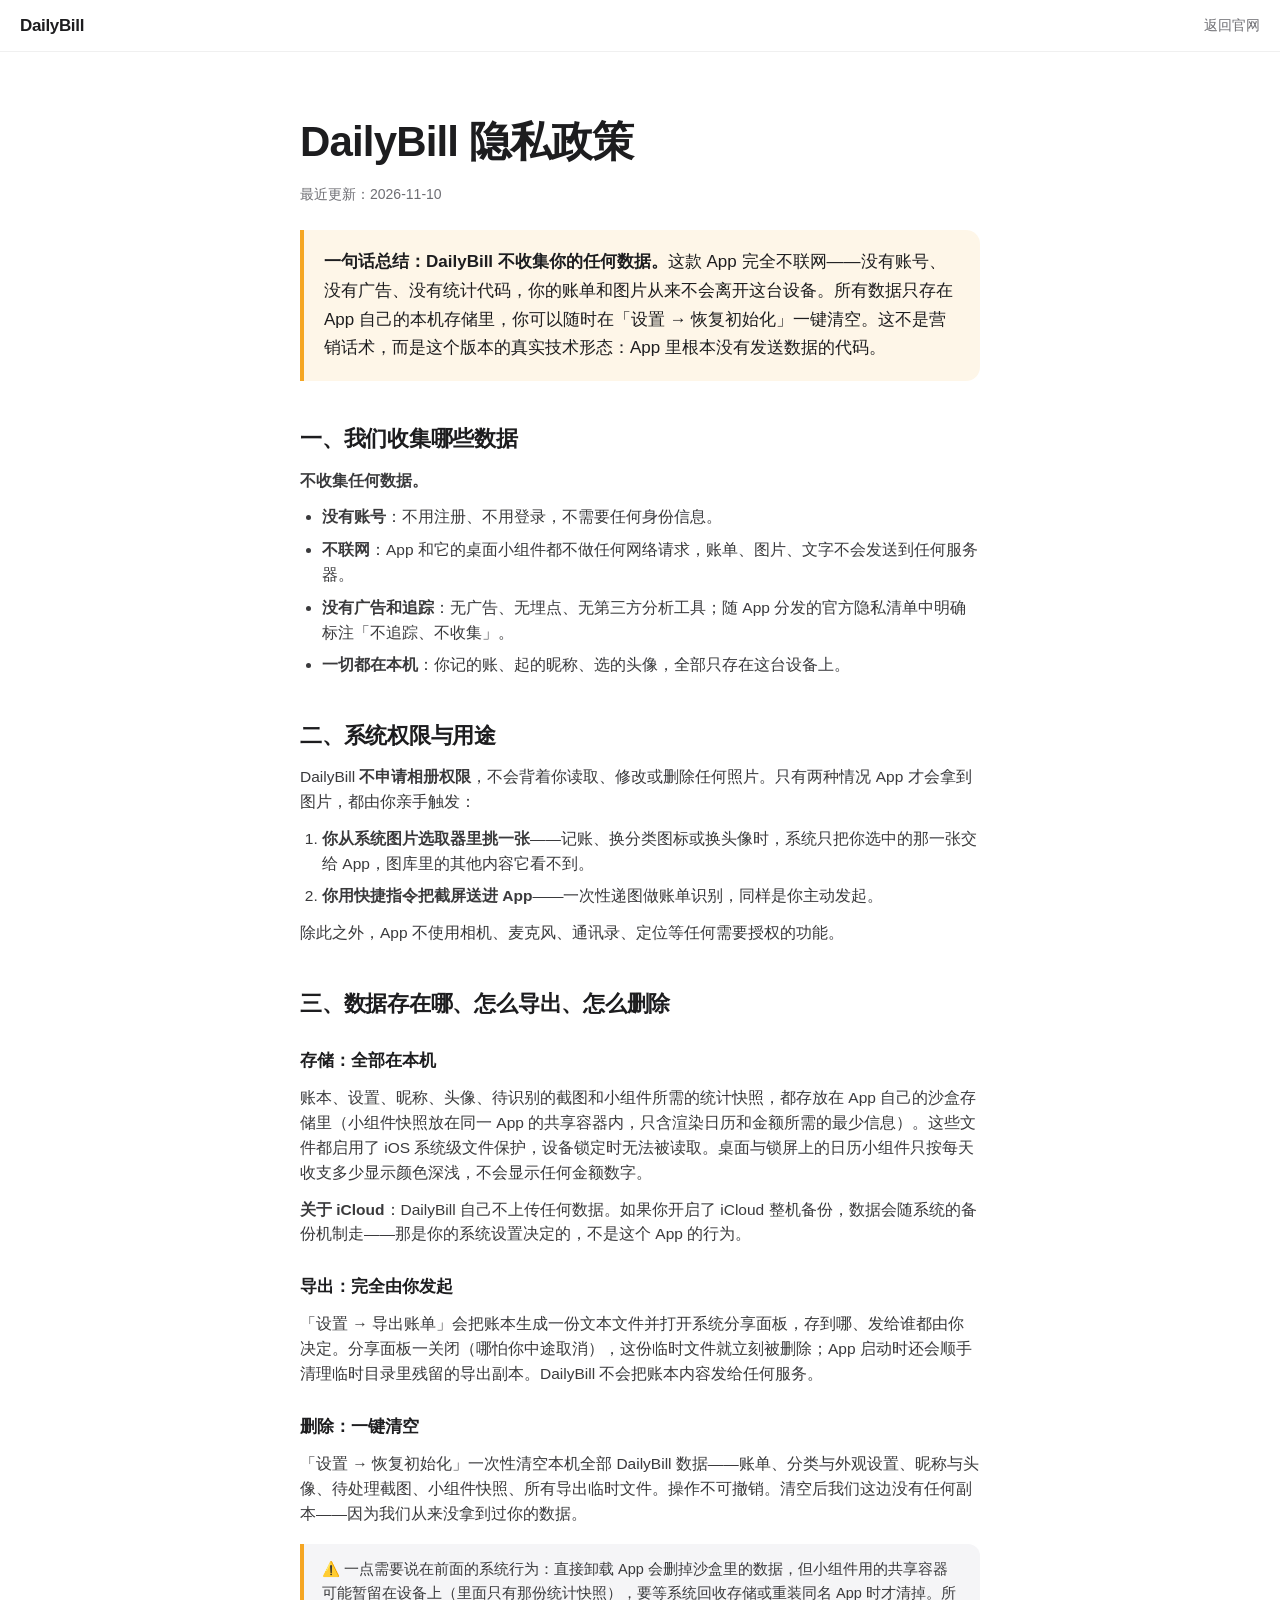
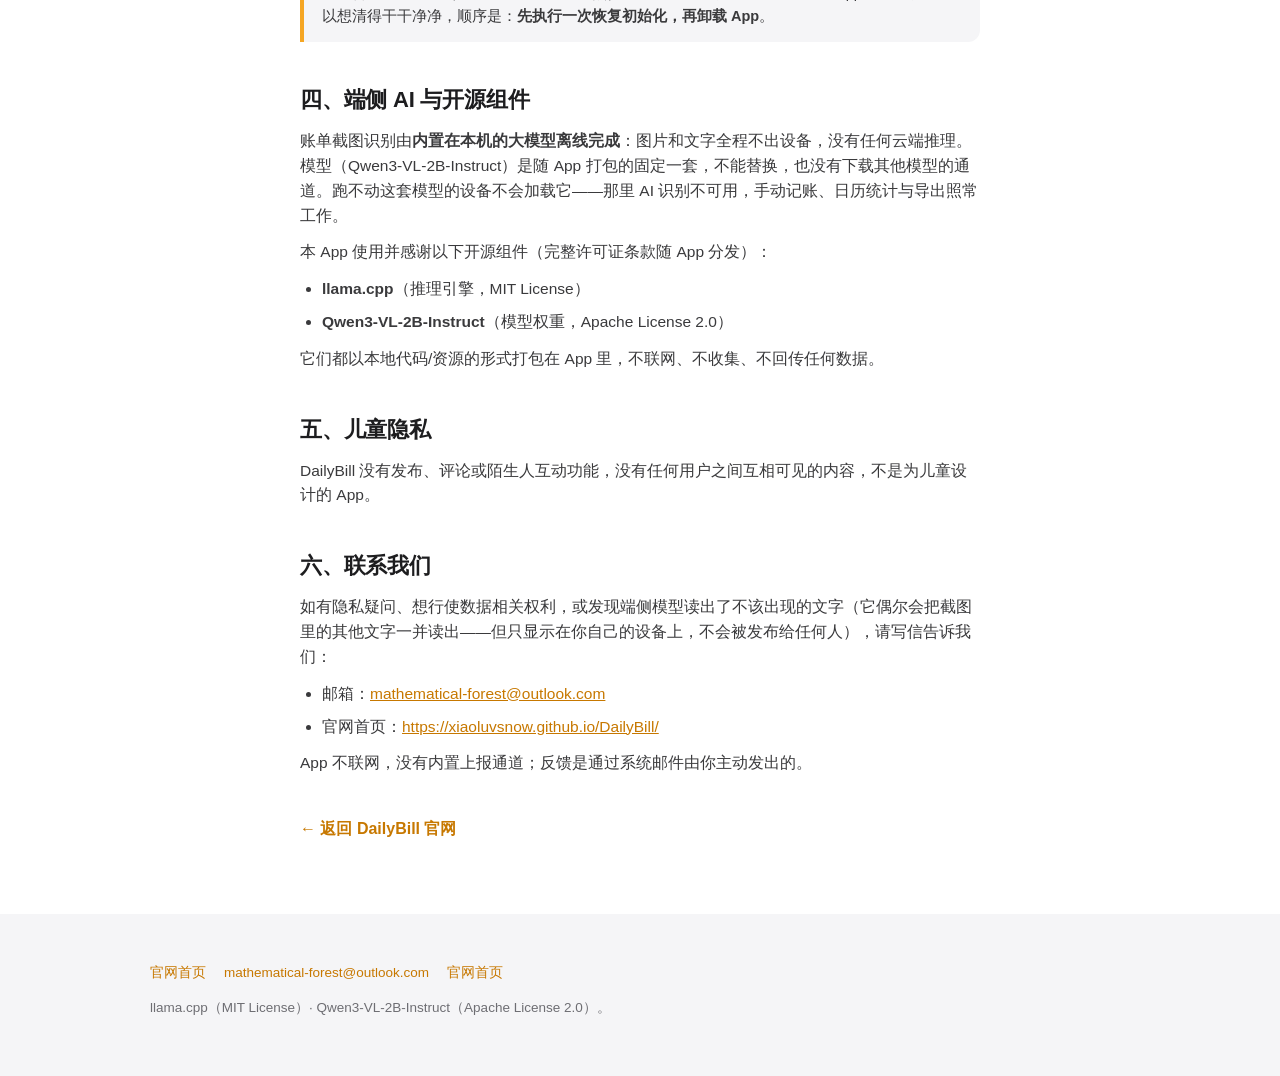
==== commit e1b5ae1f: "Add privacy policy page for DailyBill This file contains the privacy policy for DailyBill, detailing" ====
--- a/privacy.html
+++ b/privacy.html
@@ -1,22 +1,4 @@
 <!DOCTYPE html>
-<html lang="zh-Hans">
-<head>
-<meta charset="UTF-8">
-<meta name="viewport" content="width=device-width, initial-scale=1, viewport-fit=cover">
-<title>隐私政策 — DailyBill</title>
-<meta name="description" content="DailyBill 完全离线：不收集任何数据、无网络请求、端侧模型不出设备。这是这个版本 DailyBill 的真实技术形态。">
-<link rel="icon" type="image/png" sizes="48x48" href="assets/favicon.png">
-<link rel="apple-touch-icon" href="assets/apple-touch-icon.png">
-<link rel="stylesheet" href="assets/style.css">
-</head>
-<body>
-
-<nav class="nav">
-  <span class="brand"><a href="index.html" style="color:inherit;text-decoration:none;">DailyBill</a></span>
-  <a class="privacy-link" href="index.html">返回官网</a>
-</nav>
-
-<article class="legal"><!DOCTYPE html><!DOCTYPE html>
 <html lang="zh-Hans">
 <head>
 <meta charset="UTF-8">
@@ -107,178 +89,3 @@
 
 </body>
 </html>
-
-<html lang="zh-Hans">
-<head>
-<meta charset="UTF-8">
-<meta name="viewport" content="width=device-width, initial-scale=1, viewport-fit=cover">
-<title>隐私政策 — DailyBill</title>
-<meta name="description" content="DailyBill 完全离线：不收集任何数据、无网络请求、端侧模型不出设备。这是这个版本 DailyBill 的真实技术形态。">
-<link rel="icon" type="image/png" sizes="48x48" href="assets/favicon.png">
-<link rel="apple-touch-icon" href="assets/apple-touch-icon.png">
-<link rel="stylesheet" href="assets/style.css">
-</head>
-<body>
-
-<nav class="nav">
-  <span class="brand"><a href="index.html" style="color:inherit;text-decoration:none;">DailyBill</a></span>
-  <a class="privacy-link" href="index.html">返回官网</a>
-</nav>
-
-<article class="legal">
-  <h1>DailyBill 隐私政策</h1>
-  <p class="updated">最近更新：2026-11-10</p>
-
-  <p class="lead"><strong>一句话总结：DailyBill 不收集你的任何数据。</strong>这款 App 完全不联网——没有账号、没有广告、没有统计代码，你的账单和图片从来不会离开这台设备。所有数据只存在 App 自己的本机存储里，你可以随时在「设置 → 恢复初始化」一键清空。这不是营销话术，而是这个版本的真实技术形态：App 里根本没有发送数据的代码。</p>
-
-  <h2>一、我们收集哪些数据</h2>
-  <p><strong>不收集任何数据。</strong></p>
-  <ul>
-    <li><strong>没有账号</strong>：不用注册、不用登录，不需要任何身份信息。</li>
-    <li><strong>不联网</strong>：App 和它的桌面小组件都不做任何网络请求，账单、图片、文字不会发送到任何服务器。</li>
-    <li><strong>没有广告和追踪</strong>：无广告、无埋点、无第三方分析工具；随 App 分发的官方隐私清单中明确标注「不追踪、不收集」。</li>
-    <li><strong>一切都在本机</strong>：你记的账、起的昵称、选的头像，全部只存在这台设备上。</li>
-  </ul>
-
-  <h2>二、系统权限与用途</h2>
-  <p>DailyBill <strong>不申请相册权限</strong>，不会背着你读取、修改或删除任何照片。只有两种情况 App 才会拿到图片，都由你亲手触发：</p>
-  <ol>
-    <li><strong>你从系统图片选取器里挑一张</strong>——记账、换分类图标或换头像时，系统只把你选中的那一张交给 App，图库里的其他内容它看不到。</li>
-    <li><strong>你用快捷指令把截屏送进 App</strong>——一次性递图做账单识别，同样是你主动发起。</li>
-  </ol>
-  <p>除此之外，App 不使用相机、麦克风、通讯录、定位等任何需要授权的功能。</p>
-
-  <h2>三、数据存在哪、怎么导出、怎么删除</h2>
-
-  <h3>存储：全部在本机</h3>
-  <p>账本、设置、昵称、头像、待识别的截图和小组件所需的统计快照，都存放在 App 自己的沙盒存储里（小组件快照放在同一 App 的共享容器内，只含渲染日历和金额所需的最少信息）。这些文件都启用了 iOS 系统级文件保护，设备锁定时无法被读取。桌面与锁屏上的日历小组件只按每天收支多少显示颜色深浅，不会显示任何金额数字。</p>
-  <p><strong>关于 iCloud</strong>：DailyBill 自己不上传任何数据。如果你开启了 iCloud 整机备份，数据会随系统的备份机制走——那是你的系统设置决定的，不是这个 App 的行为。</p>
-
-  <h3>导出：完全由你发起</h3>
-  <p>「设置 → 导出账单」会把账本生成一份文本文件并打开系统分享面板，存到哪、发给谁都由你决定。分享面板一关闭（哪怕你中途取消），这份临时文件就立刻被删除；App 启动时还会顺手清理临时目录里残留的导出副本。DailyBill 不会把账本内容发给任何服务。</p>
-
-  <h3>删除：一键清空</h3>
-  <p>「设置 → 恢复初始化」一次性清空本机全部 DailyBill 数据——账单、分类与外观设置、昵称与头像、待处理截图、小组件快照、所有导出临时文件。操作不可撤销。清空后我们这边没有任何副本——因为我们从来没拿到过你的数据。</p>
-
-  <blockquote>⚠️ 一点需要说在前面的系统行为：直接卸载 App 会删掉沙盒里的数据，但小组件用的共享容器可能暂留在设备上（里面只有那份统计快照），要等系统回收存储或重装同名 App 时才清掉。所以想清得干干净净，顺序是：<strong>先执行一次恢复初始化，再卸载 App</strong>。</blockquote>
-
-  <h2>四、端侧 AI 与开源组件</h2>
-  <p>账单截图识别由<strong>内置在本机的大模型离线完成</strong>：图片和文字全程不出设备，没有任何云端推理。模型（Qwen3-VL-2B-Instruct）是随 App 打包的固定一套，不能替换，也没有下载其他模型的通道。跑不动这套模型的设备不会加载它——那里 AI 识别不可用，手动记账、日历统计与导出照常工作。</p>
-  <p>本 App 使用并感谢以下开源组件（完整许可证条款随 App 分发）：</p>
-  <ul>
-    <li><strong>llama.cpp</strong>（推理引擎，MIT License）</li>
-    <li><strong>Qwen3-VL-2B-Instruct</strong>（模型权重，Apache License 2.0）</li>
-  </ul>
-  <p>它们都以本地代码/资源的形式打包在 App 里，不联网、不收集、不回传任何数据。</p>
-
-  <h2>五、儿童隐私</h2>
-  <p>DailyBill 没有发布、评论或陌生人互动功能，没有任何用户之间互相可见的内容，不是为儿童设计的 App。</p>
-
-  <h2>六、联系我们</h2>
-  <p>如有隐私疑问、想行使数据相关权利，或发现端侧模型读出了不该出现的文字（它偶尔会把截图里的其他文字一并读出——但只显示在你自己的设备上，不会被发布给任何人），请写信告诉我们：</p>
-  <ul>
-    <li>邮箱：<a href="mailto:mathematical-forest@outlook.com" style="color:var(--accent-deep);">mathematical-forest@outlook.com</a></li>
-    <li>支持页面：<a href="https://xiaoluvsnow.github.io/DailyBill/support.html" style="color:var(--accent-deep);">https://xiaoluvsnow.github.io/DailyBill/support.html</a></li>
-  </ul>
-  <p>App 不联网，没有内置上报通道；反馈是通过系统邮件由你主动发出的。</p>
-
-  <a class="back" href="index.html">← 返回 DailyBill 官网</a>
-</article>
-
-<footer class="site-foot">
-  <div class="wrap">
-    <div class="foot-links">
-      <a href="index.html">官网首页</a>
-      <a href="mailto:mathematical-forest@outlook.com">mathematical-forest@outlook.com</a>
-      <a href="https://xiaoluvsnow.github.io/DailyBill/support.html">支持页面</a>
-    </div>
-    <p class="license">llama.cpp（MIT License）· Qwen3-VL-2B-Instruct（Apache License 2.0）。</p>
-  </div>
-</footer>
-
-</body>
-</html>
-
-  <h1>DailyBill 隐私政策</h1>
-  <p class="updated">最近更新：2026-11-10</p>
-
-  <p>DailyBill 是一款完全离线的记账 App。<strong>我们不收集、不上传任何个人数据</strong>——这不是宣传语，而是这个版本 DailyBill 的真实技术形态：App 内没有任何网络请求代码。以下说明它在你设备上具体做了什么。</p>
-
-  <h2>一、我们收集哪些数据</h2>
-  <p><strong>不收集任何数据。</strong>具体来说：</p>
-  <ul>
-    <li><strong>没有账号体系</strong>：无需注册、登录，App 不要求提供任何身份信息。</li>
-    <li><strong>没有网络传输</strong>：App 及其小组件的全部代码中不存在任何网络请求（无 HTTP/HTTPS 客户端调用、无 socket 连接），账单、图片、文字不会离开你的设备。</li>
-    <li><strong>没有广告、埋点或第三方分析 SDK</strong>：无追踪行为，无追踪域名；随 App 分发的隐私清单（PrivacyInfo.xcprivacy）中 <code>NSPrivacyTracking</code> 为 <code>false</code>、收集数据类型列表为空。</li>
-    <li><strong>App Store 隐私标签口径一致</strong>：「未收集数据」。</li>
-  </ul>
-  <p>你在 App 内产生的一切内容——账单记录、昵称、头像、分类设置——全部只写入这台设备的本机存储（见第三节）。</p>
-
-  <h2>二、系统权限与用途</h2>
-  <p>DailyBill <strong>不申请相册读取权限</strong>（安装包里没有任何相册权限声明），也不会自行扫描、读取、写入或删除你的相册。图片只有两个入口，且都由你亲手触发：</p>
-  <ol>
-    <li><strong>系统图片选取器</strong>（PhotosPicker / PHPicker）：你在记账、设置分类图标或更换头像时主动打开系统选取器挑一张图。系统只把你选中的那一张的副本交给 App，App 看不到图库中的其他内容。</li>
-    <li><strong>快捷指令递图</strong>：你通过快捷指令把「截屏」结果直接送进 App 做账单识别，同样是你主动发起的一次性传图。</li>
-  </ol>
-  <p>除上述图片选取外，App 不使用相机、麦克风、通讯录、定位等任何需要授权的系统能力。</p>
-
-  <h2>三、数据的存储、导出与删除</h2>
-
-  <h3>存储（全部在本机沙盒内）</h3>
-  <table>
-    <thead><tr><th>数据</th><th>位置</th></tr></thead>
-    <tbody>
-      <tr><td>账本</td><td>App 沙盒 <code>Application Support/Ledger/bills.json</code></td></tr>
-      <tr><td>外观/分类等设置</td><td>App 沙盒内的 UserDefaults</td></tr>
-      <tr><td>昵称</td><td>UserDefaults；头像为 <code>Application Support/Profile/avatar.jpg</code></td></tr>
-      <tr><td>待识别的截图（仅一张排队图）</td><td><code>Application Support/DailyBill/ScreenshotPending.img</code></td></tr>
-      <tr><td>小组件快照</td><td>App Group 共享容器内 <code>WidgetData/ledger-snapshot.json</code>，只含渲染所需的日期、收支方向、金额、币种及月度汇总所需字段</td></tr>
-    </tbody>
-  </table>
-  <p>所有持久化文件均启用 iOS 文件保护属性（设备锁定时不可读）。App Group 共享容器仅用于让桌面/锁屏小组件读取统计；日历小组件只按每天收支多少渲染颜色深浅，不显示任何金额数字。</p>
-  <p><strong>关于 iCloud</strong>：DailyBill 自身不向任何服务器上传数据。若你在系统里开启了 iCloud 整机备份，沙盒数据会随系统的常规备份机制被备份——这由你的系统设置决定，不是 App 的行为。</p>
-
-  <h3>导出（完全由你发起）</h3>
-  <p>「设置 → 导出账单」把账本写成一份 <code>.txt</code> 文本文件并打开系统分享面板，由你决定存到文件系统还是发给任何人。分享面板一关闭（包括你取消分享），那份临时文件立即删除；App 启动时也会清理临时目录中残留的导出副本。DailyBill 不会把账本内容发给任何服务。</p>
-
-  <h3>删除（一次性清空）</h3>
-  <p>「设置 → 恢复初始化」会清空本机全部 DailyBill 数据：账单、分类与外观设置、昵称与头像、待处理截图请求、小组件共享快照、临时目录里的全部导出副本。该操作不可撤销。执行后，我们这边没有任何副本——因为我们从来没有拿到过你的数据。</p>
-
-  <blockquote>⚠️ 一个 iOS 系统行为需要说明：直接卸载 App 会带走沙盒数据，但 App Group 共享容器可能暂留设备上（其中只有小组件快照文件），要等系统回收存储或重装同名 App 时才被处理。因此若想彻底清空：<strong>先执行一次恢复初始化，再卸载 App</strong>。</blockquote>
-
-  <h2>四、端侧 AI 与第三方开源组件</h2>
-  <p>账单截图识别由<strong>内置在本机的大模型离线推理</strong>完成：图像与文字全程不出设备，不存在云端推理。模型是随 App 打包的固定一套（Qwen3-VL-2B-Instruct 量化权重），不能替换，也没有下载其他模型的通道。算力不足以运行该模型的设备不会加载它——那里 AI 识别不可用，手动记账、日历统计与导出照常工作。</p>
-  <p>本 App 使用了以下开源组件，谨此致谢并声明其许可证（完整条款随 App 分发）：</p>
-  <ul>
-    <li><strong>llama.cpp</strong>（推理引擎，MIT License）— 版权归 The ggml authors 所有</li>
-    <li><strong>Qwen3-VL-2B-Instruct</strong>（模型权重，Apache License 2.0）</li>
-  </ul>
-  <p>上述组件均以本地库/资源形式打包，不附带任何联网功能，也不会收集或回传任何数据。</p>
-
-  <h2>五、儿童隐私</h2>
-  <p>DailyBill 不含发布、评论或陌生人互动功能，没有任何用户间互相可见的内容，不是为儿童设计的 App。</p>
-
-  <h2>六、联系我们</h2>
-  <p>如有任何隐私疑问、希望行使数据相关权利，或发现端侧模型读出了不该出现的文字（它偶尔会把截图里的其他文字一并读出，但只显示在你自己的设备上、不会被发布），请写信联系我们：</p>
-  <ul>
-    <li>邮箱：<a href="mailto:mathematical-forest@outlook.com" style="color:var(--accent-deep);">mathematical-forest@outlook.com</a></li>
-    <li>支持页面：<a href="https://xiaoluvsnow.github.io/DailyBill/support.html" style="color:var(--accent-deep);">https://xiaoluvsnow.github.io/DailyBill/support.html</a></li>
-  </ul>
-  <p>App 不联网，因此没有内置上报通道；反馈通过系统邮件由你主动发出。</p>
-
-  <a class="back" href="index.html">← 返回 DailyBill 官网</a>
-</article>
-
-<footer class="site-foot">
-  <div class="wrap">
-    <div class="foot-links">
-      <a href="index.html">官网首页</a>
-      <a href="mailto:mathematical-forest@outlook.com">mathematical-forest@outlook.com</a>
-      <a href="https://xiaoluvsnow.github.io/DailyBill/support.html">支持页面</a>
-    </div>
-    <p class="license">llama.cpp（MIT License）· Qwen3-VL-2B-Instruct（Apache License 2.0）。</p>
-  </div>
-</footer>
-
-</body>
-</html>
